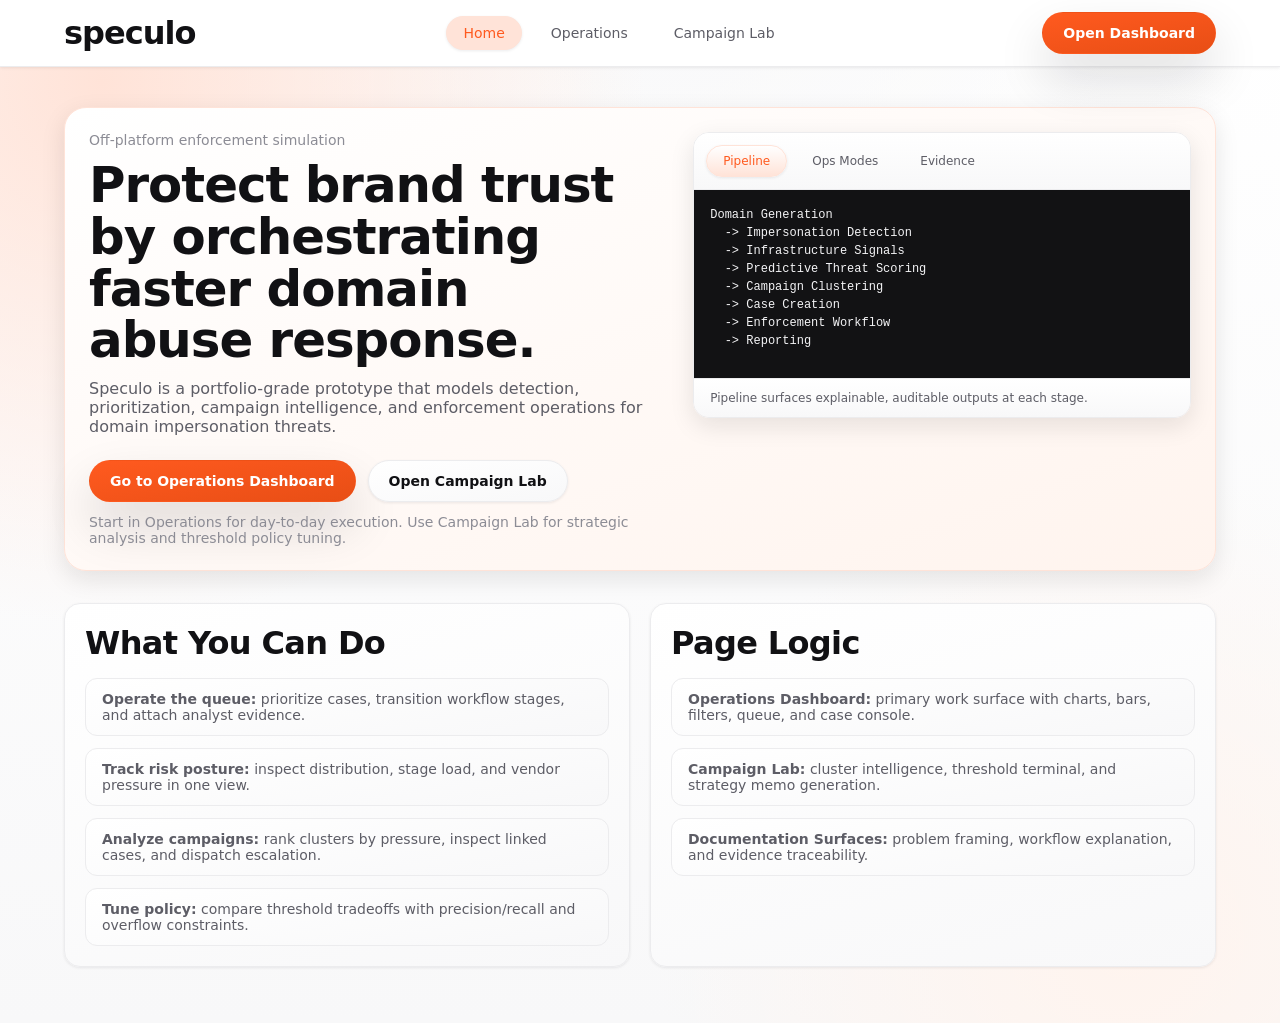
==== index.html @ 7f08f953 "feat: launch Speculo firecrawl product surfaces with mixed operations analytics feat: launch Speculo" ====
<!doctype html>
<html lang="en">
  <head>
    <meta charset="UTF-8" />
    <meta name="viewport" content="width=device-width, initial-scale=1.0" />
    <title>Speculo</title>
    <link rel="stylesheet" href="./design-system/firecrawl/tokens.css" />
    <link rel="stylesheet" href="./dashboard/styles.css" />
  </head>
  <body class="theme-firecrawl spec-page">
    <header class="spec-nav">
      <div class="spec-nav-inner">
        <a class="spec-brand" href="./index.html">speculo</a>
        <nav class="spec-links" aria-label="Primary">
          <a class="spec-link is-active" href="./index.html">Home</a>
          <a class="spec-link" href="./dashboard/index.html">Operations</a>
          <a class="spec-link" href="./dashboard/campaigns.html">Campaign Lab</a>
        </nav>
        <div class="spec-nav-actions">
          <a class="spec-primary-btn" href="./dashboard/index.html">Open Dashboard</a>
        </div>
      </div>
    </header>

    <main class="spec-main">
      <section class="spec-hero landing-hero">
        <div class="spec-hero-left">
          <p class="spec-kicker">Off-platform enforcement simulation</p>
          <h1>Protect brand trust by orchestrating faster domain abuse response.</h1>
          <p class="spec-subcopy">
            Speculo is a portfolio-grade prototype that models detection, prioritization, campaign intelligence, and enforcement operations for domain impersonation threats.
          </p>
          <div class="spec-hero-actions">
            <a class="spec-primary-btn" href="./dashboard/index.html">Go to Operations Dashboard</a>
            <a class="spec-secondary-btn" href="./dashboard/campaigns.html">Open Campaign Lab</a>
          </div>
          <p class="spec-status">Start in Operations for day-to-day execution. Use Campaign Lab for strategic analysis and threshold policy tuning.</p>
        </div>

        <article class="spec-code-panel">
          <div class="spec-tab-row" role="tablist" aria-label="Speculo flow tabs">
            <button class="spec-tab is-active" type="button" role="tab" data-land-tab="flow" aria-selected="true">Pipeline</button>
            <button class="spec-tab" type="button" role="tab" data-land-tab="ops" aria-selected="false">Ops Modes</button>
            <button class="spec-tab" type="button" role="tab" data-land-tab="evidence" aria-selected="false">Evidence</button>
          </div>
          <pre class="spec-code" id="land-code"></pre>
          <div class="spec-output" id="land-output"></div>
        </article>
      </section>

      <section class="spec-two-col">
        <article class="spec-card">
          <header class="spec-card-head">
            <h2>What You Can Do</h2>
          </header>
          <div class="landing-list">
            <p><strong>Operate the queue:</strong> prioritize cases, transition workflow stages, and attach analyst evidence.</p>
            <p><strong>Track risk posture:</strong> inspect distribution, stage load, and vendor pressure in one view.</p>
            <p><strong>Analyze campaigns:</strong> rank clusters by pressure, inspect linked cases, and dispatch escalation.</p>
            <p><strong>Tune policy:</strong> compare threshold tradeoffs with precision/recall and overflow constraints.</p>
          </div>
        </article>

        <article class="spec-card">
          <header class="spec-card-head">
            <h2>Page Logic</h2>
          </header>
          <div class="landing-list">
            <p><strong>Operations Dashboard:</strong> primary work surface with charts, bars, filters, queue, and case console.</p>
            <p><strong>Campaign Lab:</strong> cluster intelligence, threshold terminal, and strategy memo generation.</p>
            <p><strong>Documentation Surfaces:</strong> problem framing, workflow explanation, and evidence traceability.</p>
          </div>
        </article>
      </section>
    </main>

    <script>
      const tabs = Array.from(document.querySelectorAll('[data-land-tab]'));
      const code = document.getElementById('land-code');
      const output = document.getElementById('land-output');

      const blocks = {
        flow: {
          snippet: `Domain Generation\n  -> Impersonation Detection\n  -> Infrastructure Signals\n  -> Predictive Threat Scoring\n  -> Campaign Clustering\n  -> Case Creation\n  -> Enforcement Workflow\n  -> Reporting`,
          out: 'Pipeline surfaces explainable, auditable outputs at each stage.',
        },
        ops: {
          snippet: `Operations Dashboard\n  - Risk distribution + stage load\n  - Execution queue + case console\n  - Vendor pressure + autopilot triage`,
          out: 'Use this as the day-to-day operator interface.',
        },
        evidence: {
          snippet: `Evidence Discipline\n  - docs/worklog/YYYY-MM-DD.md\n  - docs/metrics/runs/*\n  - docs/metrics/threshold_tuning/*\n  - scripts/check-evidence.sh`,
          out: 'Every claim should be tied to reproducible artifacts.',
        },
      };

      function render(active) {
        tabs.forEach((tab) => {
          const on = tab.dataset.landTab === active;
          tab.classList.toggle('is-active', on);
          tab.setAttribute('aria-selected', String(on));
        });
        code.textContent = blocks[active].snippet;
        output.textContent = blocks[active].out;
      }

      tabs.forEach((tab) => tab.addEventListener('click', () => render(tab.dataset.landTab)));
      render('flow');
    </script>
  </body>
</html>
---- design-system/firecrawl/tokens.css ----
/* Generated from firecrawl (Firecrawl Outfit) */
.theme-firecrawl {
  --dh-color-bg: #FFFFFF;
  --dh-color-surface: #FFFFFF;
  --dh-color-surface-alt: #F8F8F9;
  --dh-color-surface-soft: #FFF4EE;
  --dh-color-border: #ECECEE;
  --dh-color-text-primary: #111114;
  --dh-color-text-secondary: #5D5D66;
  --dh-color-text-tertiary: #8C8C95;
  --dh-color-accent-primary: #FF5A1F;
  --dh-color-accent-primary-hover: #E84E15;
  --dh-color-accent-soft: #FFE3D8;
  --dh-color-code-bg: #121214;
  --dh-color-code-text: #F4F4F6;
  --dh-color-success: #18A957;
  --dh-color-warning: #F6A700;
  --dh-color-danger: #DF3B2D;
  --dh-radius-sm: 8px;
  --dh-radius-md: 12px;
  --dh-radius-lg: 16px;
  --dh-radius-xl: 22px;
  --dh-radius-pill: 999px;
  --dh-shadow-subtle: 0 1px 3px rgba(17,17,20,0.08);
  --dh-shadow-medium: 0 8px 24px rgba(17,17,20,0.1);
  --dh-shadow-floating: 0 24px 50px rgba(17,17,20,0.14);
  --dh-motion-fast: 120ms;
  --dh-motion-normal: 220ms;
  --dh-motion-slow: 360ms;
  --dh-motion-easing-standard: cubic-bezier(0.2, 0.8, 0.2, 1);
  --dh-font-family-sans: Inter, ui-sans-serif, system-ui;
  --dh-font-family-display: Sora, Inter, ui-sans-serif, system-ui;
  --dh-type-xs: 12px;
  --dh-type-sm: 14px;
  --dh-type-md: 16px;
  --dh-type-lg: 20px;
  --dh-type-xl: 32px;
  --dh-type-display: 54px;
  --dh-weight-regular: 400;
  --dh-weight-medium: 500;
  --dh-weight-semibold: 600;
  --dh-weight-bold: 700;
  --dh-space-base-unit: 4;
  --dh-space-0: 4px;
  --dh-space-1: 8px;
  --dh-space-2: 12px;
  --dh-space-3: 16px;
  --dh-space-4: 20px;
  --dh-space-5: 24px;
  --dh-space-6: 32px;
  --dh-space-7: 40px;
  --dh-space-8: 56px;
  --dh-space-9: 72px;
}
---- dashboard/styles.css ----
:root {
  /* Firecrawl defaults so UI still renders if token import/class fails. */
  --dh-color-bg: #ffffff;
  --dh-color-surface: #ffffff;
  --dh-color-surface-alt: #f8f8f9;
  --dh-color-surface-soft: #fff4ee;
  --dh-color-border: #ececee;
  --dh-color-text-primary: #111114;
  --dh-color-text-secondary: #5d5d66;
  --dh-color-text-tertiary: #8c8c95;
  --dh-color-accent-primary: #ff5a1f;
  --dh-color-accent-primary-hover: #e84e15;
  --dh-color-accent-soft: #ffe3d8;
  --dh-color-code-bg: #121214;
  --dh-color-code-text: #f4f4f6;
  --dh-color-success: #18a957;
  --dh-color-warning: #f6a700;
  --dh-color-danger: #df3b2d;
  --dh-radius-sm: 8px;
  --dh-radius-md: 12px;
  --dh-radius-lg: 16px;
  --dh-radius-xl: 22px;
  --dh-radius-pill: 999px;
  --dh-shadow-subtle: 0 1px 3px rgba(17, 17, 20, 0.08);
  --dh-shadow-medium: 0 8px 24px rgba(17, 17, 20, 0.1);
  --dh-shadow-floating: 0 24px 50px rgba(17, 17, 20, 0.14);
  --dh-motion-fast: 120ms;
  --dh-motion-normal: 220ms;
  --dh-motion-slow: 360ms;
  --dh-motion-easing-standard: cubic-bezier(0.2, 0.8, 0.2, 1);
  --dh-font-family-sans: Inter, ui-sans-serif, system-ui;
  --dh-font-family-display: Sora, Inter, ui-sans-serif, system-ui;
  --dh-type-xs: 12px;
  --dh-type-sm: 14px;
  --dh-type-md: 16px;
  --dh-type-lg: 20px;
  --dh-type-xl: 32px;
  --dh-type-display: 54px;
  --dh-weight-regular: 400;
  --dh-weight-medium: 500;
  --dh-weight-semibold: 600;
  --dh-weight-bold: 700;
  --dh-space-0: 4px;
  --dh-space-1: 8px;
  --dh-space-2: 12px;
  --dh-space-3: 16px;
  --dh-space-4: 20px;
  --dh-space-5: 24px;
  --dh-space-6: 32px;
  --dh-space-7: 40px;
  --dh-space-8: 56px;
  --dh-space-9: 72px;

  --spec-border: var(--dh-color-border);
  --spec-bg: var(--dh-color-bg);
  --spec-surface: var(--dh-color-surface);
  --spec-surface-alt: var(--dh-color-surface-alt);
  --spec-surface-soft: var(--dh-color-surface-soft);
  --spec-text: var(--dh-color-text-primary);
  --spec-muted: var(--dh-color-text-secondary);
  --spec-subtle: var(--dh-color-text-tertiary);
  --spec-accent: var(--dh-color-accent-primary);
  --spec-accent-hover: var(--dh-color-accent-primary-hover);
  --spec-accent-soft: var(--dh-color-accent-soft);
  --spec-code-bg: var(--dh-color-code-bg);
  --spec-code-text: var(--dh-color-code-text);
}

* {
  box-sizing: border-box;
}

html,
body {
  margin: 0;
  min-height: 100%;
}

body {
  font-family: var(--dh-font-family-sans);
  color: var(--spec-text);
  background:
    radial-gradient(circle at 8% 8%, var(--spec-accent-soft), transparent 36%),
    radial-gradient(circle at 88% 92%, var(--spec-surface-soft), transparent 32%),
    radial-gradient(circle at 52% -8%, var(--spec-surface-alt), transparent 46%),
    linear-gradient(180deg, var(--spec-surface), var(--spec-surface-alt)),
    var(--spec-bg);
}

a,
button,
input,
select,
textarea {
  font: inherit;
}

a {
  color: inherit;
}

a:focus-visible,
button:focus-visible,
input:focus-visible,
select:focus-visible,
textarea:focus-visible {
  outline: 2px solid var(--spec-accent);
  outline-offset: 2px;
}

.spec-page {
  display: grid;
  grid-template-rows: auto 1fr;
}

.spec-nav {
  position: sticky;
  top: 0;
  z-index: 10;
  backdrop-filter: saturate(180%) blur(var(--dh-space-1));
  background: var(--spec-surface);
  border-bottom: 1px solid var(--spec-border);
  box-shadow: var(--dh-shadow-subtle);
}

.spec-nav-inner {
  width: min(calc(var(--dh-space-9) * 16), calc(100% - var(--dh-space-4)));
  margin: 0 auto;
  padding: var(--dh-space-2) 0;
  display: grid;
  grid-template-columns: auto 1fr auto;
  gap: var(--dh-space-4);
  align-items: center;
}

.spec-brand {
  text-decoration: none;
  font-family: var(--dh-font-family-display);
  font-size: var(--dh-type-xl);
  font-weight: var(--dh-weight-bold);
  letter-spacing: -0.03em;
}

.spec-links {
  display: inline-flex;
  justify-content: center;
  gap: var(--dh-space-2);
  flex-wrap: wrap;
}

.spec-link {
  text-decoration: none;
  color: var(--spec-muted);
  border: 1px solid transparent;
  border-radius: var(--dh-radius-pill);
  padding: var(--dh-space-1) var(--dh-space-3);
  font-size: var(--dh-type-sm);
}

.spec-link:hover,
.spec-link.is-active {
  color: var(--spec-accent);
  border-color: var(--spec-accent-soft);
  background: var(--spec-accent-soft);
  box-shadow: var(--dh-shadow-subtle);
}

.spec-nav-actions {
  display: inline-flex;
  gap: var(--dh-space-2);
  flex-wrap: wrap;
  justify-content: flex-end;
}

.spec-main {
  width: min(calc(var(--dh-space-9) * 16), calc(100% - var(--dh-space-4)));
  margin: 0 auto;
  padding: var(--dh-space-6) 0 var(--dh-space-8);
  display: grid;
  gap: var(--dh-space-6);
}

.spec-hero {
  display: grid;
  grid-template-columns: 1.08fr 0.92fr;
  gap: var(--dh-space-4);
  align-items: start;
  border: 1px solid var(--spec-accent-soft);
  border-radius: var(--dh-radius-xl);
  background: linear-gradient(160deg, var(--spec-surface), var(--spec-surface-soft));
  box-shadow: var(--dh-shadow-medium);
  padding: var(--dh-space-5);
}

.spec-hero-left {
  display: grid;
  gap: var(--dh-space-2);
}

.spec-kicker {
  margin: 0;
  color: var(--spec-subtle);
  font-size: var(--dh-type-sm);
}

.spec-hero-left h1 {
  margin: 0;
  font-family: var(--dh-font-family-display);
  font-size: clamp(var(--dh-type-xl), 2.8vw + var(--dh-type-sm), 3.55rem);
  letter-spacing: -0.02em;
  line-height: 1.04;
  max-width: calc(var(--dh-space-9) * 8);
  text-wrap: balance;
}

.spec-subcopy {
  margin: 0;
  color: var(--spec-muted);
  font-size: var(--dh-type-md);
  max-width: calc(var(--dh-space-9) * 8);
}

.spec-hero-actions {
  display: flex;
  flex-wrap: wrap;
  gap: var(--dh-space-2);
  margin-top: var(--dh-space-2);
}

.spec-status {
  margin: 0;
  font-size: var(--dh-type-sm);
  color: var(--spec-subtle);
}

.spec-primary-btn,
.spec-secondary-btn {
  border-radius: var(--dh-radius-pill);
  border: 1px solid transparent;
  font-size: var(--dh-type-sm);
  font-weight: var(--dh-weight-semibold);
  padding: var(--dh-space-2) var(--dh-space-4);
  text-decoration: none;
  display: inline-flex;
  align-items: center;
  justify-content: center;
  cursor: pointer;
  transition:
    transform var(--dh-motion-fast) var(--dh-motion-easing-standard),
    background var(--dh-motion-fast) var(--dh-motion-easing-standard),
    border-color var(--dh-motion-fast) var(--dh-motion-easing-standard);
}

.spec-primary-btn {
  background: linear-gradient(170deg, var(--spec-accent), var(--spec-accent-hover));
  color: var(--spec-surface);
  box-shadow: var(--dh-shadow-floating);
}

.spec-primary-btn:hover {
  transform: translateY(calc(var(--dh-space-0) * -0.3));
  box-shadow: var(--dh-shadow-floating);
}

.spec-secondary-btn {
  background: linear-gradient(170deg, var(--spec-surface), var(--spec-surface-alt));
  color: var(--spec-text);
  border-color: var(--spec-border);
  box-shadow: var(--dh-shadow-subtle);
}

.spec-secondary-btn:hover {
  border-color: var(--spec-accent-soft);
  color: var(--spec-accent);
  background: linear-gradient(170deg, var(--spec-surface), var(--spec-accent-soft));
}

.spec-code-panel {
  border: 1px solid var(--spec-border);
  border-radius: var(--dh-radius-lg);
  background: linear-gradient(165deg, var(--spec-surface), var(--spec-surface-soft));
  box-shadow: var(--dh-shadow-medium);
  overflow: hidden;
}

.spec-tab-row {
  display: flex;
  flex-wrap: wrap;
  gap: var(--dh-space-1);
  padding: var(--dh-space-2);
  border-bottom: 1px solid var(--spec-border);
  background: linear-gradient(180deg, var(--spec-surface), var(--spec-surface-alt));
}

.spec-tab {
  border: 1px solid transparent;
  border-radius: var(--dh-radius-pill);
  background: transparent;
  color: var(--spec-muted);
  font-size: var(--dh-type-xs);
  padding: var(--dh-space-1) var(--dh-space-3);
  cursor: pointer;
}

.spec-tab.is-active {
  border-color: var(--spec-accent-soft);
  color: var(--spec-accent);
  background: linear-gradient(180deg, var(--spec-surface), var(--spec-accent-soft));
  box-shadow: var(--dh-shadow-subtle);
}

.spec-code {
  margin: 0;
  min-height: calc(var(--dh-space-8) * 3.35);
  background: var(--spec-code-bg);
  color: var(--spec-code-text);
  font-family: ui-monospace, SFMono-Regular, SF Mono, Menlo, Consolas, monospace;
  font-size: var(--dh-type-xs);
  line-height: 1.5;
  padding: var(--dh-space-3);
  overflow-x: auto;
}

.spec-output {
  border-top: 1px solid var(--spec-border);
  color: var(--spec-muted);
  font-size: var(--dh-type-xs);
  padding: var(--dh-space-2) var(--dh-space-3);
  background: linear-gradient(180deg, var(--spec-surface), var(--spec-surface-alt));
}

.spec-kpi-grid {
  display: grid;
  gap: var(--dh-space-3);
  grid-template-columns: repeat(5, minmax(0, 1fr));
}

.spec-kpi-card,
.spec-card {
  border: 1px solid var(--spec-border);
  border-radius: var(--dh-radius-lg);
  background: linear-gradient(165deg, var(--spec-surface), var(--spec-surface-alt));
  box-shadow: var(--dh-shadow-subtle);
}

.spec-kpi-card {
  padding: var(--dh-space-4);
  display: grid;
  gap: var(--dh-space-1);
}

.spec-kpi-card:nth-child(1) {
  background: linear-gradient(160deg, var(--spec-surface), var(--spec-accent-soft));
}

.spec-kpi-card:nth-child(2) {
  background: linear-gradient(160deg, var(--spec-surface), var(--spec-surface-soft));
}

.spec-kpi-card:nth-child(3) {
  background: linear-gradient(160deg, var(--spec-surface), var(--spec-surface-alt));
}

.label {
  margin: 0;
  font-size: var(--dh-type-xs);
  text-transform: uppercase;
  letter-spacing: 0.08em;
  color: var(--spec-muted);
}

.value {
  margin: 0;
  font-family: var(--dh-font-family-display);
  font-size: clamp(var(--dh-type-lg), 1.8vw, 2.1rem);
}

.stat-foot {
  margin: 0;
  font-size: var(--dh-type-sm);
  color: var(--spec-subtle);
}

.spec-two-col,
.spec-main-grid {
  display: grid;
  gap: var(--dh-space-4);
}

.spec-two-col {
  grid-template-columns: 1fr 1fr;
}

.spec-main-grid {
  grid-template-columns: 1.25fr 1fr;
}

.spec-card {
  padding: var(--dh-space-4);
  backdrop-filter: saturate(145%) blur(var(--dh-space-0));
}

.spec-card-head {
  display: flex;
  justify-content: space-between;
  align-items: baseline;
  gap: var(--dh-space-2);
  margin-bottom: var(--dh-space-3);
}

.spec-card-head h2,
.spec-card-head h3 {
  margin: 0;
  font-family: var(--dh-font-family-display);
}

.spec-card-head h2 {
  font-size: var(--dh-type-xl);
  letter-spacing: -0.02em;
}

.spec-card-head h3 {
  font-size: var(--dh-type-md);
}

.inner-head {
  margin-top: var(--dh-space-4);
}

.subtle {
  margin: 0;
  color: var(--spec-muted);
  font-size: var(--dh-type-sm);
}

.spec-bar-chart,
.spec-bar-list {
  display: grid;
  gap: var(--dh-space-2);
}

.spec-bar-item {
  border: 1px solid var(--spec-border);
  border-radius: var(--dh-radius-md);
  background: linear-gradient(180deg, var(--spec-surface), var(--spec-surface-alt));
  padding: var(--dh-space-2);
  display: grid;
  gap: var(--dh-space-1);
  transition:
    transform var(--dh-motion-fast) var(--dh-motion-easing-standard),
    box-shadow var(--dh-motion-fast) var(--dh-motion-easing-standard),
    border-color var(--dh-motion-fast) var(--dh-motion-easing-standard);
}

.spec-bar-item:hover {
  transform: translateY(calc(var(--dh-space-0) * -0.2));
  border-color: var(--spec-accent-soft);
  box-shadow: var(--dh-shadow-subtle);
}

.spec-bar-head {
  display: flex;
  justify-content: space-between;
  gap: var(--dh-space-2);
  font-size: var(--dh-type-sm);
}

.spec-bar-track {
  height: calc(var(--dh-space-1) + 2px);
  border-radius: var(--dh-radius-pill);
  background: var(--spec-border);
  overflow: hidden;
}

.spec-bar-track span {
  display: block;
  height: 100%;
  background: linear-gradient(120deg, var(--spec-accent), var(--spec-accent-hover));
}

.spec-bar-foot {
  margin: 0;
  font-size: var(--dh-type-xs);
  color: var(--spec-subtle);
}

.spec-donut-wrap {
  display: grid;
  grid-template-columns: auto 1fr;
  gap: var(--dh-space-3);
  align-items: center;
}

.spec-donut {
  inline-size: calc(var(--dh-space-9) * 2);
  block-size: calc(var(--dh-space-9) * 2);
  border-radius: 50%;
  border: 1px solid var(--spec-border);
  box-shadow: var(--dh-shadow-subtle);
  display: grid;
  place-items: center;
  background: conic-gradient(
    var(--dh-color-danger) 0deg 120deg,
    var(--dh-color-warning) 120deg 240deg,
    var(--dh-color-success) 240deg 360deg
  );
}

.spec-donut-center {
  inline-size: 66%;
  block-size: 66%;
  border-radius: 50%;
  border: 1px solid var(--spec-border);
  background: var(--spec-surface);
  display: grid;
  place-items: center;
  text-align: center;
}

.spec-donut-center strong {
  font-size: var(--dh-type-lg);
  font-family: var(--dh-font-family-display);
}

.spec-donut-center span {
  font-size: var(--dh-type-xs);
  color: var(--spec-subtle);
  text-transform: uppercase;
  letter-spacing: 0.08em;
}

.spec-legend-list {
  display: grid;
  gap: var(--dh-space-1);
}

.spec-legend-item {
  margin: 0;
  border: 1px solid var(--spec-border);
  border-radius: var(--dh-radius-md);
  background: var(--spec-surface-alt);
  padding: var(--dh-space-1) var(--dh-space-2);
  display: grid;
  grid-template-columns: auto 1fr auto auto;
  gap: var(--dh-space-1);
  align-items: center;
  font-size: var(--dh-type-sm);
}

.spec-legend-item .swatch {
  inline-size: var(--dh-space-2);
  block-size: var(--dh-space-2);
  border-radius: 999px;
}

.spec-legend-item em {
  color: var(--spec-subtle);
  font-style: normal;
  font-size: var(--dh-type-xs);
}

.spec-pill-matrix {
  display: grid;
  gap: var(--dh-space-2);
  grid-template-columns: repeat(2, minmax(0, 1fr));
}

.spec-pill-item {
  border: 1px solid var(--spec-border);
  border-radius: var(--dh-radius-md);
  background: linear-gradient(170deg, var(--spec-surface), var(--spec-surface-alt));
  padding: var(--dh-space-2);
  display: grid;
  gap: var(--dh-space-1);
}

.spec-pill-head {
  display: flex;
  justify-content: space-between;
  align-items: center;
  font-size: var(--dh-type-sm);
}

.spec-pill-track {
  height: calc(var(--dh-space-1) + 1px);
  border-radius: var(--dh-radius-pill);
  background: var(--spec-border);
  overflow: hidden;
}

.spec-pill-track span {
  display: block;
  height: 100%;
  background: linear-gradient(120deg, var(--spec-accent), var(--spec-accent-hover));
}

.spec-funnel {
  display: grid;
  gap: var(--dh-space-2);
}

.spec-funnel-row {
  display: grid;
  gap: var(--dh-space-1);
}

.spec-funnel-row p {
  margin: 0;
  color: var(--spec-subtle);
  font-size: var(--dh-type-xs);
}

.spec-funnel-shape {
  width: var(--funnel-width, 60%);
  border: 1px solid var(--spec-border);
  border-radius: var(--dh-radius-pill);
  background: linear-gradient(170deg, var(--spec-surface), var(--spec-accent-soft));
  box-shadow: var(--dh-shadow-subtle);
  padding: var(--dh-space-1) var(--dh-space-2);
  display: flex;
  justify-content: space-between;
  align-items: center;
  font-size: var(--dh-type-sm);
}

.spec-line-panel {
  border: 1px solid var(--spec-border);
  border-radius: var(--dh-radius-md);
  background: linear-gradient(180deg, var(--spec-surface), var(--spec-surface-alt));
  padding: var(--dh-space-2);
  display: grid;
  gap: var(--dh-space-2);
}

.spec-line-chart {
  width: 100%;
  height: auto;
}

.spec-line-bg {
  fill: var(--spec-surface);
  stroke: var(--spec-border);
}

.spec-line-threshold {
  stroke: var(--dh-color-warning);
  stroke-width: 2;
  stroke-dasharray: 6 4;
}

.spec-line-area {
  fill: var(--spec-accent-soft);
  opacity: 0.7;
}

.spec-line-path {
  fill: none;
  stroke: var(--spec-accent);
  stroke-width: 3;
  stroke-linejoin: round;
  stroke-linecap: round;
}

.spec-line-meta {
  display: flex;
  justify-content: space-between;
  gap: var(--dh-space-2);
  flex-wrap: wrap;
}

.spec-line-meta p {
  margin: 0;
  font-size: var(--dh-type-xs);
  color: var(--spec-subtle);
}

.spec-vendor-grid {
  display: grid;
  gap: var(--dh-space-2);
  grid-template-columns: repeat(2, minmax(0, 1fr));
}

.spec-vendor-item {
  border: 1px solid var(--spec-border);
  border-radius: var(--dh-radius-md);
  background: var(--spec-surface);
  padding: var(--dh-space-2);
  display: grid;
  gap: var(--dh-space-2);
}

.spec-vendor-head {
  display: flex;
  justify-content: space-between;
  gap: var(--dh-space-2);
  font-size: var(--dh-type-xs);
  color: var(--spec-muted);
}

.spec-vendor-head strong {
  color: var(--spec-text);
  font-size: var(--dh-type-sm);
}

.spec-mini-gauge {
  inline-size: calc(var(--dh-space-7) + var(--dh-space-5));
  block-size: calc(var(--dh-space-7) + var(--dh-space-5));
  margin: 0 auto;
  border-radius: 50%;
  border: 1px solid var(--spec-border);
  background: conic-gradient(var(--spec-accent) var(--vendor-angle, 0deg), var(--spec-border) 0deg 360deg);
  display: grid;
  place-items: center;
}

.spec-mini-gauge-core {
  inline-size: 70%;
  block-size: 70%;
  border-radius: 50%;
  background: var(--spec-surface);
  border: 1px solid var(--spec-border);
  display: grid;
  place-items: center;
  font-size: var(--dh-type-xs);
  color: var(--spec-muted);
}

.spec-filter-row {
  display: grid;
  gap: var(--dh-space-2);
  grid-template-columns: 1fr auto;
  margin-bottom: var(--dh-space-3);
}

.spec-stage-tabs {
  display: inline-flex;
  gap: var(--dh-space-1);
  flex-wrap: wrap;
}

.spec-stage-tab {
  border: 1px solid var(--spec-border);
  border-radius: var(--dh-radius-pill);
  background: var(--spec-surface-alt);
  color: var(--spec-muted);
  font-size: var(--dh-type-xs);
  padding: var(--dh-space-1) var(--dh-space-2);
  cursor: pointer;
}

.spec-stage-tab.is-active {
  border-color: var(--spec-accent-soft);
  background: var(--spec-accent-soft);
  color: var(--spec-accent);
  box-shadow: var(--dh-shadow-subtle);
}

.field {
  display: grid;
  gap: var(--dh-space-1);
  color: var(--spec-muted);
  font-size: var(--dh-type-xs);
}

.inline-field {
  min-width: calc(var(--dh-space-9) * 2);
}

.field input,
.field select,
.field textarea {
  border: 1px solid var(--spec-border);
  border-radius: var(--dh-radius-md);
  background: var(--spec-surface);
  color: var(--spec-text);
  padding: var(--dh-space-2) var(--dh-space-3);
  box-shadow: inset 0 1px 0 var(--spec-surface-alt);
}

.field input[type='range'] {
  padding: 0;
}

.spec-table-wrap {
  border: 1px solid var(--spec-border);
  border-radius: var(--dh-radius-md);
  background: var(--spec-surface);
  overflow: auto;
  box-shadow: inset 0 1px 0 var(--spec-surface-alt);
}

.spec-table {
  width: 100%;
  border-collapse: collapse;
  min-width: calc(var(--dh-space-9) * 8);
}

.spec-table th,
.spec-table td {
  padding: var(--dh-space-2) var(--dh-space-3);
  border-bottom: 1px solid var(--spec-border);
  text-align: left;
  font-size: var(--dh-type-sm);
}

.spec-table th {
  background: var(--spec-surface-alt);
  color: var(--spec-subtle);
  font-size: var(--dh-type-xs);
  letter-spacing: 0.06em;
  text-transform: uppercase;
}

.spec-table tbody tr {
  cursor: pointer;
  transition: background var(--dh-motion-fast) var(--dh-motion-easing-standard);
}

.spec-table tbody tr:hover,
.spec-table tbody tr.active {
  background: var(--spec-accent-soft);
}

.spec-table tbody tr:nth-child(even):not(.active) {
  background: var(--spec-surface-alt);
}

.spec-threat {
  display: inline-flex;
  align-items: center;
  justify-content: center;
  border: 1px solid var(--spec-border);
  border-radius: var(--dh-radius-pill);
  min-width: calc(var(--dh-space-5) * 1.1);
  padding: 0 var(--dh-space-1);
  font-size: var(--dh-type-xs);
  font-weight: var(--dh-weight-semibold);
}

.spec-threat.high {
  color: var(--dh-color-danger);
  border-color: var(--dh-color-danger);
}

.spec-threat.medium {
  color: var(--dh-color-warning);
  border-color: var(--dh-color-warning);
}

.spec-threat.low {
  color: var(--dh-color-success);
  border-color: var(--dh-color-success);
}

.spec-console-empty {
  border: 1px dashed var(--spec-border);
  border-radius: var(--dh-radius-md);
  background: var(--spec-surface-alt);
  color: var(--spec-muted);
  padding: var(--dh-space-4);
}

.spec-console-summary {
  display: grid;
  gap: var(--dh-space-2);
  margin-bottom: var(--dh-space-3);
}

.spec-summary-grid {
  display: grid;
  grid-template-columns: repeat(2, minmax(0, 1fr));
  gap: var(--dh-space-2);
}

.spec-summary-grid p {
  margin: 0;
  border: 1px solid var(--spec-border);
  border-radius: var(--dh-radius-md);
  background: linear-gradient(170deg, var(--spec-surface), var(--spec-surface-alt));
  padding: var(--dh-space-2);
  display: grid;
  gap: var(--dh-space-1);
}

.spec-summary-grid strong {
  font-size: var(--dh-type-xs);
  color: var(--spec-subtle);
  text-transform: uppercase;
  letter-spacing: 0.06em;
}

.spec-summary-grid span {
  font-size: var(--dh-type-sm);
}

.spec-rationale-list {
  margin: 0;
  padding-left: var(--dh-space-4);
  display: grid;
  gap: var(--dh-space-1);
  font-size: var(--dh-type-sm);
}

.spec-action-row {
  display: flex;
  flex-wrap: wrap;
  gap: var(--dh-space-2);
  margin-bottom: var(--dh-space-3);
}

.spec-console-block {
  display: grid;
  gap: var(--dh-space-2);
}

.spec-console-block h3 {
  margin: 0;
  font-size: var(--dh-type-md);
  font-family: var(--dh-font-family-display);
}

.spec-activity-list {
  margin: 0;
  padding-left: var(--dh-space-4);
  display: grid;
  gap: var(--dh-space-1);
  font-size: var(--dh-type-sm);
}

.landing-hero,
.campaigns-hero {
  margin-top: var(--dh-space-1);
}

.landing-list {
  display: grid;
  gap: var(--dh-space-2);
  font-size: var(--dh-type-sm);
  color: var(--spec-muted);
}

.landing-list p {
  margin: 0;
  border: 1px solid var(--spec-border);
  border-radius: var(--dh-radius-md);
  background: linear-gradient(170deg, var(--spec-surface), var(--spec-surface-alt));
  padding: var(--dh-space-2) var(--dh-space-3);
}

@media (max-width: 1200px) {
  .spec-hero,
  .spec-two-col,
  .spec-main-grid,
  .spec-filter-row {
    grid-template-columns: 1fr;
  }

  .spec-kpi-grid {
    grid-template-columns: repeat(3, minmax(0, 1fr));
  }

  .inline-field {
    min-width: 0;
  }

  .spec-donut-wrap {
    grid-template-columns: 1fr;
  }

  .spec-pill-matrix,
  .spec-vendor-grid {
    grid-template-columns: 1fr;
  }
}

@media (max-width: 860px) {
  .spec-nav-inner {
    grid-template-columns: 1fr;
    gap: var(--dh-space-2);
  }

  .spec-links,
  .spec-nav-actions {
    justify-content: flex-start;
  }

  .spec-main {
    padding-top: var(--dh-space-5);
  }

  .spec-kpi-grid {
    grid-template-columns: repeat(2, minmax(0, 1fr));
  }

  .spec-summary-grid {
    grid-template-columns: 1fr;
  }

  .spec-stage-tabs {
    overflow-x: auto;
    padding-bottom: var(--dh-space-1);
  }
}
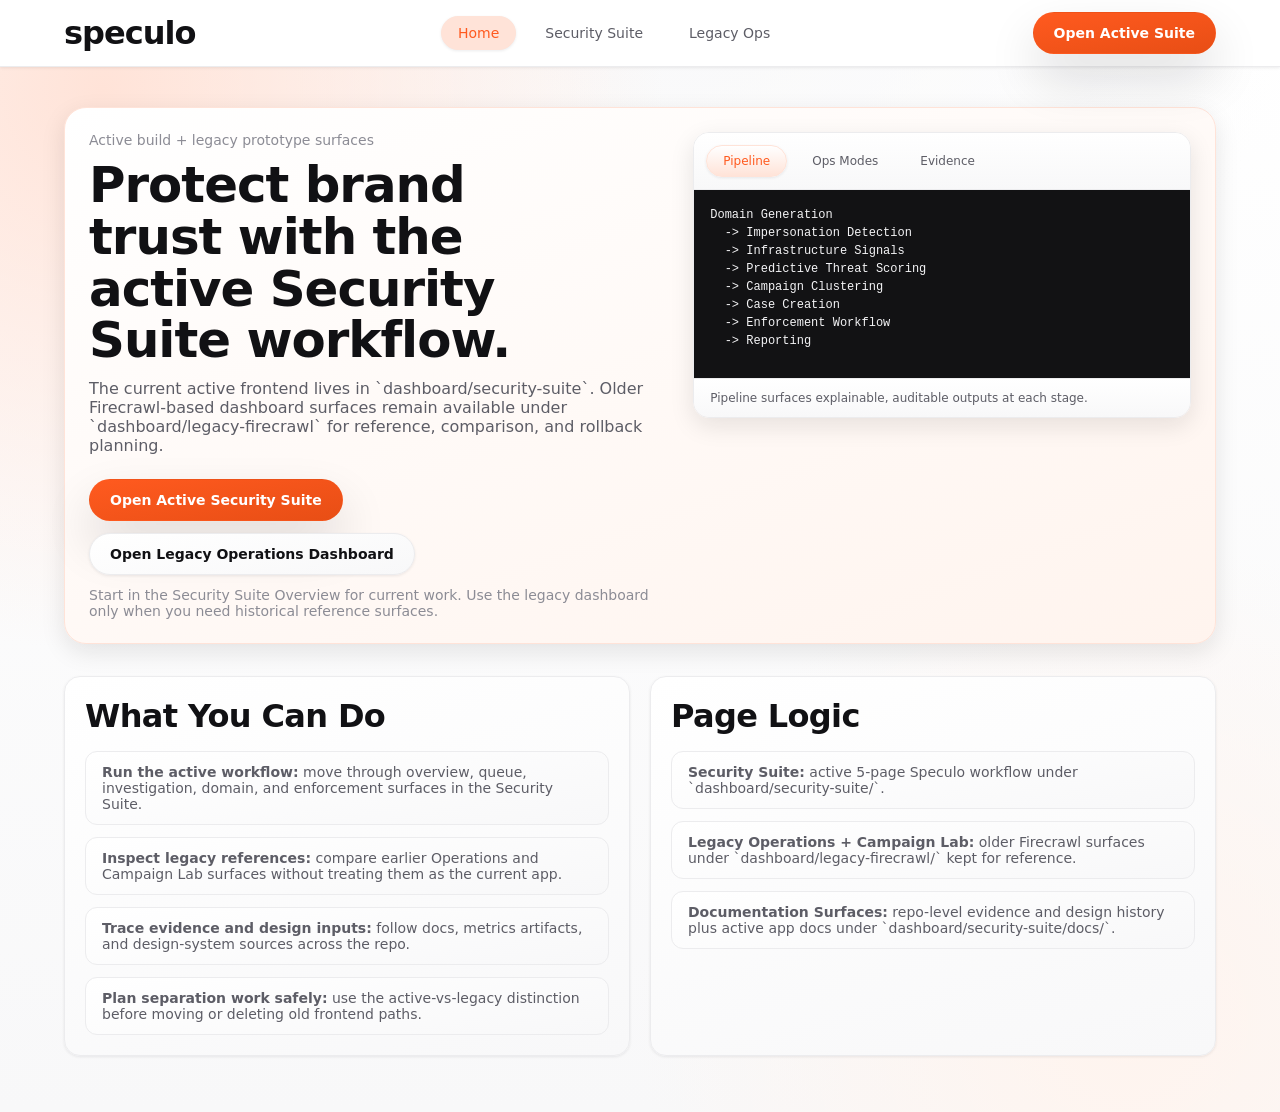
==== commit d33cb7a0: "chore(repo): isolate legacy firecrawl app" ====
--- a/index.html
+++ b/index.html
@@ -3,9 +3,9 @@
   <head>
     <meta charset="UTF-8" />
     <meta name="viewport" content="width=device-width, initial-scale=1.0" />
-    <title>Speculo</title>
+    <title>Speculo Project Surfaces</title>
     <link rel="stylesheet" href="./design-system/firecrawl/tokens.css" />
-    <link rel="stylesheet" href="./dashboard/styles.css" />
+    <link rel="stylesheet" href="./dashboard/legacy-firecrawl/styles.css" />
   </head>
   <body class="theme-firecrawl spec-page">
     <header class="spec-nav">
@@ -13,11 +13,11 @@
         <a class="spec-brand" href="./index.html">speculo</a>
         <nav class="spec-links" aria-label="Primary">
           <a class="spec-link is-active" href="./index.html">Home</a>
-          <a class="spec-link" href="./dashboard/index.html">Operations</a>
-          <a class="spec-link" href="./dashboard/campaigns.html">Campaign Lab</a>
+          <a class="spec-link" href="./dashboard/security-suite/security-overview.html">Security Suite</a>
+          <a class="spec-link" href="./dashboard/legacy-firecrawl/index.html">Legacy Ops</a>
         </nav>
         <div class="spec-nav-actions">
-          <a class="spec-primary-btn" href="./dashboard/index.html">Open Dashboard</a>
+          <a class="spec-primary-btn" href="./dashboard/security-suite/security-overview.html">Open Active Suite</a>
         </div>
       </div>
     </header>
@@ -25,16 +25,16 @@
     <main class="spec-main">
       <section class="spec-hero landing-hero">
         <div class="spec-hero-left">
-          <p class="spec-kicker">Off-platform enforcement simulation</p>
-          <h1>Protect brand trust by orchestrating faster domain abuse response.</h1>
+          <p class="spec-kicker">Active build + legacy prototype surfaces</p>
+          <h1>Protect brand trust with the active Security Suite workflow.</h1>
           <p class="spec-subcopy">
-            Speculo is a portfolio-grade prototype that models detection, prioritization, campaign intelligence, and enforcement operations for domain impersonation threats.
+            The current active frontend lives in `dashboard/security-suite`. Older Firecrawl-based dashboard surfaces remain available under `dashboard/legacy-firecrawl` for reference, comparison, and rollback planning.
           </p>
           <div class="spec-hero-actions">
-            <a class="spec-primary-btn" href="./dashboard/index.html">Go to Operations Dashboard</a>
-            <a class="spec-secondary-btn" href="./dashboard/campaigns.html">Open Campaign Lab</a>
+            <a class="spec-primary-btn" href="./dashboard/security-suite/security-overview.html">Open Active Security Suite</a>
+            <a class="spec-secondary-btn" href="./dashboard/legacy-firecrawl/index.html">Open Legacy Operations Dashboard</a>
           </div>
-          <p class="spec-status">Start in Operations for day-to-day execution. Use Campaign Lab for strategic analysis and threshold policy tuning.</p>
+          <p class="spec-status">Start in the Security Suite Overview for current work. Use the legacy dashboard only when you need historical reference surfaces.</p>
         </div>
 
         <article class="spec-code-panel">
@@ -54,10 +54,10 @@
             <h2>What You Can Do</h2>
           </header>
           <div class="landing-list">
-            <p><strong>Operate the queue:</strong> prioritize cases, transition workflow stages, and attach analyst evidence.</p>
-            <p><strong>Track risk posture:</strong> inspect distribution, stage load, and vendor pressure in one view.</p>
-            <p><strong>Analyze campaigns:</strong> rank clusters by pressure, inspect linked cases, and dispatch escalation.</p>
-            <p><strong>Tune policy:</strong> compare threshold tradeoffs with precision/recall and overflow constraints.</p>
+            <p><strong>Run the active workflow:</strong> move through overview, queue, investigation, domain, and enforcement surfaces in the Security Suite.</p>
+            <p><strong>Inspect legacy references:</strong> compare earlier Operations and Campaign Lab surfaces without treating them as the current app.</p>
+            <p><strong>Trace evidence and design inputs:</strong> follow docs, metrics artifacts, and design-system sources across the repo.</p>
+            <p><strong>Plan separation work safely:</strong> use the active-vs-legacy distinction before moving or deleting old frontend paths.</p>
           </div>
         </article>
 
@@ -66,9 +66,9 @@
             <h2>Page Logic</h2>
           </header>
           <div class="landing-list">
-            <p><strong>Operations Dashboard:</strong> primary work surface with charts, bars, filters, queue, and case console.</p>
-            <p><strong>Campaign Lab:</strong> cluster intelligence, threshold terminal, and strategy memo generation.</p>
-            <p><strong>Documentation Surfaces:</strong> problem framing, workflow explanation, and evidence traceability.</p>
+            <p><strong>Security Suite:</strong> active 5-page Speculo workflow under `dashboard/security-suite/`.</p>
+            <p><strong>Legacy Operations + Campaign Lab:</strong> older Firecrawl surfaces under `dashboard/legacy-firecrawl/` kept for reference.</p>
+            <p><strong>Documentation Surfaces:</strong> repo-level evidence and design history plus active app docs under `dashboard/security-suite/docs/`.</p>
           </div>
         </article>
       </section>
--- a/dashboard/legacy-firecrawl/styles.css
+++ b/dashboard/legacy-firecrawl/styles.css
@@ -0,0 +1,1003 @@
+:root {
+  /* Firecrawl defaults so UI still renders if token import/class fails. */
+  --dh-color-bg: #ffffff;
+  --dh-color-surface: #ffffff;
+  --dh-color-surface-alt: #f8f8f9;
+  --dh-color-surface-soft: #fff4ee;
+  --dh-color-border: #ececee;
+  --dh-color-text-primary: #111114;
+  --dh-color-text-secondary: #5d5d66;
+  --dh-color-text-tertiary: #8c8c95;
+  --dh-color-accent-primary: #ff5a1f;
+  --dh-color-accent-primary-hover: #e84e15;
+  --dh-color-accent-soft: #ffe3d8;
+  --dh-color-code-bg: #121214;
+  --dh-color-code-text: #f4f4f6;
+  --dh-color-success: #18a957;
+  --dh-color-warning: #f6a700;
+  --dh-color-danger: #df3b2d;
+  --dh-radius-sm: 8px;
+  --dh-radius-md: 12px;
+  --dh-radius-lg: 16px;
+  --dh-radius-xl: 22px;
+  --dh-radius-pill: 999px;
+  --dh-shadow-subtle: 0 1px 3px rgba(17, 17, 20, 0.08);
+  --dh-shadow-medium: 0 8px 24px rgba(17, 17, 20, 0.1);
+  --dh-shadow-floating: 0 24px 50px rgba(17, 17, 20, 0.14);
+  --dh-motion-fast: 120ms;
+  --dh-motion-normal: 220ms;
+  --dh-motion-slow: 360ms;
+  --dh-motion-easing-standard: cubic-bezier(0.2, 0.8, 0.2, 1);
+  --dh-font-family-sans: Inter, ui-sans-serif, system-ui;
+  --dh-font-family-display: Sora, Inter, ui-sans-serif, system-ui;
+  --dh-type-xs: 12px;
+  --dh-type-sm: 14px;
+  --dh-type-md: 16px;
+  --dh-type-lg: 20px;
+  --dh-type-xl: 32px;
+  --dh-type-display: 54px;
+  --dh-weight-regular: 400;
+  --dh-weight-medium: 500;
+  --dh-weight-semibold: 600;
+  --dh-weight-bold: 700;
+  --dh-space-0: 4px;
+  --dh-space-1: 8px;
+  --dh-space-2: 12px;
+  --dh-space-3: 16px;
+  --dh-space-4: 20px;
+  --dh-space-5: 24px;
+  --dh-space-6: 32px;
+  --dh-space-7: 40px;
+  --dh-space-8: 56px;
+  --dh-space-9: 72px;
+
+  --spec-border: var(--dh-color-border);
+  --spec-bg: var(--dh-color-bg);
+  --spec-surface: var(--dh-color-surface);
+  --spec-surface-alt: var(--dh-color-surface-alt);
+  --spec-surface-soft: var(--dh-color-surface-soft);
+  --spec-text: var(--dh-color-text-primary);
+  --spec-muted: var(--dh-color-text-secondary);
+  --spec-subtle: var(--dh-color-text-tertiary);
+  --spec-accent: var(--dh-color-accent-primary);
+  --spec-accent-hover: var(--dh-color-accent-primary-hover);
+  --spec-accent-soft: var(--dh-color-accent-soft);
+  --spec-code-bg: var(--dh-color-code-bg);
+  --spec-code-text: var(--dh-color-code-text);
+}
+
+* {
+  box-sizing: border-box;
+}
+
+html,
+body {
+  margin: 0;
+  min-height: 100%;
+}
+
+body {
+  font-family: var(--dh-font-family-sans);
+  color: var(--spec-text);
+  background:
+    radial-gradient(circle at 8% 8%, var(--spec-accent-soft), transparent 36%),
+    radial-gradient(circle at 88% 92%, var(--spec-surface-soft), transparent 32%),
+    radial-gradient(circle at 52% -8%, var(--spec-surface-alt), transparent 46%),
+    linear-gradient(180deg, var(--spec-surface), var(--spec-surface-alt)),
+    var(--spec-bg);
+}
+
+a,
+button,
+input,
+select,
+textarea {
+  font: inherit;
+}
+
+a {
+  color: inherit;
+}
+
+a:focus-visible,
+button:focus-visible,
+input:focus-visible,
+select:focus-visible,
+textarea:focus-visible {
+  outline: 2px solid var(--spec-accent);
+  outline-offset: 2px;
+}
+
+.spec-page {
+  display: grid;
+  grid-template-rows: auto 1fr;
+}
+
+.spec-nav {
+  position: sticky;
+  top: 0;
+  z-index: 10;
+  backdrop-filter: saturate(180%) blur(var(--dh-space-1));
+  background: var(--spec-surface);
+  border-bottom: 1px solid var(--spec-border);
+  box-shadow: var(--dh-shadow-subtle);
+}
+
+.spec-nav-inner {
+  width: min(calc(var(--dh-space-9) * 16), calc(100% - var(--dh-space-4)));
+  margin: 0 auto;
+  padding: var(--dh-space-2) 0;
+  display: grid;
+  grid-template-columns: auto 1fr auto;
+  gap: var(--dh-space-4);
+  align-items: center;
+}
+
+.spec-brand {
+  text-decoration: none;
+  font-family: var(--dh-font-family-display);
+  font-size: var(--dh-type-xl);
+  font-weight: var(--dh-weight-bold);
+  letter-spacing: -0.03em;
+}
+
+.spec-links {
+  display: inline-flex;
+  justify-content: center;
+  gap: var(--dh-space-2);
+  flex-wrap: wrap;
+}
+
+.spec-link {
+  text-decoration: none;
+  color: var(--spec-muted);
+  border: 1px solid transparent;
+  border-radius: var(--dh-radius-pill);
+  padding: var(--dh-space-1) var(--dh-space-3);
+  font-size: var(--dh-type-sm);
+}
+
+.spec-link:hover,
+.spec-link.is-active {
+  color: var(--spec-accent);
+  border-color: var(--spec-accent-soft);
+  background: var(--spec-accent-soft);
+  box-shadow: var(--dh-shadow-subtle);
+}
+
+.spec-nav-actions {
+  display: inline-flex;
+  gap: var(--dh-space-2);
+  flex-wrap: wrap;
+  justify-content: flex-end;
+}
+
+.spec-main {
+  width: min(calc(var(--dh-space-9) * 16), calc(100% - var(--dh-space-4)));
+  margin: 0 auto;
+  padding: var(--dh-space-6) 0 var(--dh-space-8);
+  display: grid;
+  gap: var(--dh-space-6);
+}
+
+.spec-hero {
+  display: grid;
+  grid-template-columns: 1.08fr 0.92fr;
+  gap: var(--dh-space-4);
+  align-items: start;
+  border: 1px solid var(--spec-accent-soft);
+  border-radius: var(--dh-radius-xl);
+  background: linear-gradient(160deg, var(--spec-surface), var(--spec-surface-soft));
+  box-shadow: var(--dh-shadow-medium);
+  padding: var(--dh-space-5);
+}
+
+.spec-hero-left {
+  display: grid;
+  gap: var(--dh-space-2);
+}
+
+.spec-kicker {
+  margin: 0;
+  color: var(--spec-subtle);
+  font-size: var(--dh-type-sm);
+}
+
+.spec-hero-left h1 {
+  margin: 0;
+  font-family: var(--dh-font-family-display);
+  font-size: clamp(var(--dh-type-xl), 2.8vw + var(--dh-type-sm), 3.55rem);
+  letter-spacing: -0.02em;
+  line-height: 1.04;
+  max-width: calc(var(--dh-space-9) * 8);
+  text-wrap: balance;
+}
+
+.spec-subcopy {
+  margin: 0;
+  color: var(--spec-muted);
+  font-size: var(--dh-type-md);
+  max-width: calc(var(--dh-space-9) * 8);
+}
+
+.spec-hero-actions {
+  display: flex;
+  flex-wrap: wrap;
+  gap: var(--dh-space-2);
+  margin-top: var(--dh-space-2);
+}
+
+.spec-status {
+  margin: 0;
+  font-size: var(--dh-type-sm);
+  color: var(--spec-subtle);
+}
+
+.spec-primary-btn,
+.spec-secondary-btn {
+  border-radius: var(--dh-radius-pill);
+  border: 1px solid transparent;
+  font-size: var(--dh-type-sm);
+  font-weight: var(--dh-weight-semibold);
+  padding: var(--dh-space-2) var(--dh-space-4);
+  text-decoration: none;
+  display: inline-flex;
+  align-items: center;
+  justify-content: center;
+  cursor: pointer;
+  transition:
+    transform var(--dh-motion-fast) var(--dh-motion-easing-standard),
+    background var(--dh-motion-fast) var(--dh-motion-easing-standard),
+    border-color var(--dh-motion-fast) var(--dh-motion-easing-standard);
+}
+
+.spec-primary-btn {
+  background: linear-gradient(170deg, var(--spec-accent), var(--spec-accent-hover));
+  color: var(--spec-surface);
+  box-shadow: var(--dh-shadow-floating);
+}
+
+.spec-primary-btn:hover {
+  transform: translateY(calc(var(--dh-space-0) * -0.3));
+  box-shadow: var(--dh-shadow-floating);
+}
+
+.spec-secondary-btn {
+  background: linear-gradient(170deg, var(--spec-surface), var(--spec-surface-alt));
+  color: var(--spec-text);
+  border-color: var(--spec-border);
+  box-shadow: var(--dh-shadow-subtle);
+}
+
+.spec-secondary-btn:hover {
+  border-color: var(--spec-accent-soft);
+  color: var(--spec-accent);
+  background: linear-gradient(170deg, var(--spec-surface), var(--spec-accent-soft));
+}
+
+.spec-code-panel {
+  border: 1px solid var(--spec-border);
+  border-radius: var(--dh-radius-lg);
+  background: linear-gradient(165deg, var(--spec-surface), var(--spec-surface-soft));
+  box-shadow: var(--dh-shadow-medium);
+  overflow: hidden;
+}
+
+.spec-tab-row {
+  display: flex;
+  flex-wrap: wrap;
+  gap: var(--dh-space-1);
+  padding: var(--dh-space-2);
+  border-bottom: 1px solid var(--spec-border);
+  background: linear-gradient(180deg, var(--spec-surface), var(--spec-surface-alt));
+}
+
+.spec-tab {
+  border: 1px solid transparent;
+  border-radius: var(--dh-radius-pill);
+  background: transparent;
+  color: var(--spec-muted);
+  font-size: var(--dh-type-xs);
+  padding: var(--dh-space-1) var(--dh-space-3);
+  cursor: pointer;
+}
+
+.spec-tab.is-active {
+  border-color: var(--spec-accent-soft);
+  color: var(--spec-accent);
+  background: linear-gradient(180deg, var(--spec-surface), var(--spec-accent-soft));
+  box-shadow: var(--dh-shadow-subtle);
+}
+
+.spec-code {
+  margin: 0;
+  min-height: calc(var(--dh-space-8) * 3.35);
+  background: var(--spec-code-bg);
+  color: var(--spec-code-text);
+  font-family: ui-monospace, SFMono-Regular, SF Mono, Menlo, Consolas, monospace;
+  font-size: var(--dh-type-xs);
+  line-height: 1.5;
+  padding: var(--dh-space-3);
+  overflow-x: auto;
+}
+
+.spec-output {
+  border-top: 1px solid var(--spec-border);
+  color: var(--spec-muted);
+  font-size: var(--dh-type-xs);
+  padding: var(--dh-space-2) var(--dh-space-3);
+  background: linear-gradient(180deg, var(--spec-surface), var(--spec-surface-alt));
+}
+
+.spec-kpi-grid {
+  display: grid;
+  gap: var(--dh-space-3);
+  grid-template-columns: repeat(5, minmax(0, 1fr));
+}
+
+.spec-kpi-card,
+.spec-card {
+  border: 1px solid var(--spec-border);
+  border-radius: var(--dh-radius-lg);
+  background: linear-gradient(165deg, var(--spec-surface), var(--spec-surface-alt));
+  box-shadow: var(--dh-shadow-subtle);
+}
+
+.spec-kpi-card {
+  padding: var(--dh-space-4);
+  display: grid;
+  gap: var(--dh-space-1);
+}
+
+.spec-kpi-card:nth-child(1) {
+  background: linear-gradient(160deg, var(--spec-surface), var(--spec-accent-soft));
+}
+
+.spec-kpi-card:nth-child(2) {
+  background: linear-gradient(160deg, var(--spec-surface), var(--spec-surface-soft));
+}
+
+.spec-kpi-card:nth-child(3) {
+  background: linear-gradient(160deg, var(--spec-surface), var(--spec-surface-alt));
+}
+
+.label {
+  margin: 0;
+  font-size: var(--dh-type-xs);
+  text-transform: uppercase;
+  letter-spacing: 0.08em;
+  color: var(--spec-muted);
+}
+
+.value {
+  margin: 0;
+  font-family: var(--dh-font-family-display);
+  font-size: clamp(var(--dh-type-lg), 1.8vw, 2.1rem);
+}
+
+.stat-foot {
+  margin: 0;
+  font-size: var(--dh-type-sm);
+  color: var(--spec-subtle);
+}
+
+.spec-two-col,
+.spec-main-grid {
+  display: grid;
+  gap: var(--dh-space-4);
+}
+
+.spec-two-col {
+  grid-template-columns: 1fr 1fr;
+}
+
+.spec-main-grid {
+  grid-template-columns: 1.25fr 1fr;
+}
+
+.spec-card {
+  padding: var(--dh-space-4);
+  backdrop-filter: saturate(145%) blur(var(--dh-space-0));
+}
+
+.spec-card-head {
+  display: flex;
+  justify-content: space-between;
+  align-items: baseline;
+  gap: var(--dh-space-2);
+  margin-bottom: var(--dh-space-3);
+}
+
+.spec-card-head h2,
+.spec-card-head h3 {
+  margin: 0;
+  font-family: var(--dh-font-family-display);
+}
+
+.spec-card-head h2 {
+  font-size: var(--dh-type-xl);
+  letter-spacing: -0.02em;
+}
+
+.spec-card-head h3 {
+  font-size: var(--dh-type-md);
+}
+
+.inner-head {
+  margin-top: var(--dh-space-4);
+}
+
+.subtle {
+  margin: 0;
+  color: var(--spec-muted);
+  font-size: var(--dh-type-sm);
+}
+
+.spec-bar-chart,
+.spec-bar-list {
+  display: grid;
+  gap: var(--dh-space-2);
+}
+
+.spec-bar-item {
+  border: 1px solid var(--spec-border);
+  border-radius: var(--dh-radius-md);
+  background: linear-gradient(180deg, var(--spec-surface), var(--spec-surface-alt));
+  padding: var(--dh-space-2);
+  display: grid;
+  gap: var(--dh-space-1);
+  transition:
+    transform var(--dh-motion-fast) var(--dh-motion-easing-standard),
+    box-shadow var(--dh-motion-fast) var(--dh-motion-easing-standard),
+    border-color var(--dh-motion-fast) var(--dh-motion-easing-standard);
+}
+
+.spec-bar-item:hover {
+  transform: translateY(calc(var(--dh-space-0) * -0.2));
+  border-color: var(--spec-accent-soft);
+  box-shadow: var(--dh-shadow-subtle);
+}
+
+.spec-bar-head {
+  display: flex;
+  justify-content: space-between;
+  gap: var(--dh-space-2);
+  font-size: var(--dh-type-sm);
+}
+
+.spec-bar-track {
+  height: calc(var(--dh-space-1) + 2px);
+  border-radius: var(--dh-radius-pill);
+  background: var(--spec-border);
+  overflow: hidden;
+}
+
+.spec-bar-track span {
+  display: block;
+  height: 100%;
+  background: linear-gradient(120deg, var(--spec-accent), var(--spec-accent-hover));
+}
+
+.spec-bar-foot {
+  margin: 0;
+  font-size: var(--dh-type-xs);
+  color: var(--spec-subtle);
+}
+
+.spec-donut-wrap {
+  display: grid;
+  grid-template-columns: auto 1fr;
+  gap: var(--dh-space-3);
+  align-items: center;
+}
+
+.spec-donut {
+  inline-size: calc(var(--dh-space-9) * 2);
+  block-size: calc(var(--dh-space-9) * 2);
+  border-radius: 50%;
+  border: 1px solid var(--spec-border);
+  box-shadow: var(--dh-shadow-subtle);
+  display: grid;
+  place-items: center;
+  background: conic-gradient(
+    var(--dh-color-danger) 0deg 120deg,
+    var(--dh-color-warning) 120deg 240deg,
+    var(--dh-color-success) 240deg 360deg
+  );
+}
+
+.spec-donut-center {
+  inline-size: 66%;
+  block-size: 66%;
+  border-radius: 50%;
+  border: 1px solid var(--spec-border);
+  background: var(--spec-surface);
+  display: grid;
+  place-items: center;
+  text-align: center;
+}
+
+.spec-donut-center strong {
+  font-size: var(--dh-type-lg);
+  font-family: var(--dh-font-family-display);
+}
+
+.spec-donut-center span {
+  font-size: var(--dh-type-xs);
+  color: var(--spec-subtle);
+  text-transform: uppercase;
+  letter-spacing: 0.08em;
+}
+
+.spec-legend-list {
+  display: grid;
+  gap: var(--dh-space-1);
+}
+
+.spec-legend-item {
+  margin: 0;
+  border: 1px solid var(--spec-border);
+  border-radius: var(--dh-radius-md);
+  background: var(--spec-surface-alt);
+  padding: var(--dh-space-1) var(--dh-space-2);
+  display: grid;
+  grid-template-columns: auto 1fr auto auto;
+  gap: var(--dh-space-1);
+  align-items: center;
+  font-size: var(--dh-type-sm);
+}
+
+.spec-legend-item .swatch {
+  inline-size: var(--dh-space-2);
+  block-size: var(--dh-space-2);
+  border-radius: 999px;
+}
+
+.spec-legend-item em {
+  color: var(--spec-subtle);
+  font-style: normal;
+  font-size: var(--dh-type-xs);
+}
+
+.spec-pill-matrix {
+  display: grid;
+  gap: var(--dh-space-2);
+  grid-template-columns: repeat(2, minmax(0, 1fr));
+}
+
+.spec-pill-item {
+  border: 1px solid var(--spec-border);
+  border-radius: var(--dh-radius-md);
+  background: linear-gradient(170deg, var(--spec-surface), var(--spec-surface-alt));
+  padding: var(--dh-space-2);
+  display: grid;
+  gap: var(--dh-space-1);
+}
+
+.spec-pill-head {
+  display: flex;
+  justify-content: space-between;
+  align-items: center;
+  font-size: var(--dh-type-sm);
+}
+
+.spec-pill-track {
+  height: calc(var(--dh-space-1) + 1px);
+  border-radius: var(--dh-radius-pill);
+  background: var(--spec-border);
+  overflow: hidden;
+}
+
+.spec-pill-track span {
+  display: block;
+  height: 100%;
+  background: linear-gradient(120deg, var(--spec-accent), var(--spec-accent-hover));
+}
+
+.spec-funnel {
+  display: grid;
+  gap: var(--dh-space-2);
+}
+
+.spec-funnel-row {
+  display: grid;
+  gap: var(--dh-space-1);
+}
+
+.spec-funnel-row p {
+  margin: 0;
+  color: var(--spec-subtle);
+  font-size: var(--dh-type-xs);
+}
+
+.spec-funnel-shape {
+  width: var(--funnel-width, 60%);
+  border: 1px solid var(--spec-border);
+  border-radius: var(--dh-radius-pill);
+  background: linear-gradient(170deg, var(--spec-surface), var(--spec-accent-soft));
+  box-shadow: var(--dh-shadow-subtle);
+  padding: var(--dh-space-1) var(--dh-space-2);
+  display: flex;
+  justify-content: space-between;
+  align-items: center;
+  font-size: var(--dh-type-sm);
+}
+
+.spec-line-panel {
+  border: 1px solid var(--spec-border);
+  border-radius: var(--dh-radius-md);
+  background: linear-gradient(180deg, var(--spec-surface), var(--spec-surface-alt));
+  padding: var(--dh-space-2);
+  display: grid;
+  gap: var(--dh-space-2);
+}
+
+.spec-line-chart {
+  width: 100%;
+  height: auto;
+}
+
+.spec-line-bg {
+  fill: var(--spec-surface);
+  stroke: var(--spec-border);
+}
+
+.spec-line-threshold {
+  stroke: var(--dh-color-warning);
+  stroke-width: 2;
+  stroke-dasharray: 6 4;
+}
+
+.spec-line-area {
+  fill: var(--spec-accent-soft);
+  opacity: 0.7;
+}
+
+.spec-line-path {
+  fill: none;
+  stroke: var(--spec-accent);
+  stroke-width: 3;
+  stroke-linejoin: round;
+  stroke-linecap: round;
+}
+
+.spec-line-meta {
+  display: flex;
+  justify-content: space-between;
+  gap: var(--dh-space-2);
+  flex-wrap: wrap;
+}
+
+.spec-line-meta p {
+  margin: 0;
+  font-size: var(--dh-type-xs);
+  color: var(--spec-subtle);
+}
+
+.spec-vendor-grid {
+  display: grid;
+  gap: var(--dh-space-2);
+  grid-template-columns: repeat(2, minmax(0, 1fr));
+}
+
+.spec-vendor-item {
+  border: 1px solid var(--spec-border);
+  border-radius: var(--dh-radius-md);
+  background: var(--spec-surface);
+  padding: var(--dh-space-2);
+  display: grid;
+  gap: var(--dh-space-2);
+}
+
+.spec-vendor-head {
+  display: flex;
+  justify-content: space-between;
+  gap: var(--dh-space-2);
+  font-size: var(--dh-type-xs);
+  color: var(--spec-muted);
+}
+
+.spec-vendor-head strong {
+  color: var(--spec-text);
+  font-size: var(--dh-type-sm);
+}
+
+.spec-mini-gauge {
+  inline-size: calc(var(--dh-space-7) + var(--dh-space-5));
+  block-size: calc(var(--dh-space-7) + var(--dh-space-5));
+  margin: 0 auto;
+  border-radius: 50%;
+  border: 1px solid var(--spec-border);
+  background: conic-gradient(var(--spec-accent) var(--vendor-angle, 0deg), var(--spec-border) 0deg 360deg);
+  display: grid;
+  place-items: center;
+}
+
+.spec-mini-gauge-core {
+  inline-size: 70%;
+  block-size: 70%;
+  border-radius: 50%;
+  background: var(--spec-surface);
+  border: 1px solid var(--spec-border);
+  display: grid;
+  place-items: center;
+  font-size: var(--dh-type-xs);
+  color: var(--spec-muted);
+}
+
+.spec-filter-row {
+  display: grid;
+  gap: var(--dh-space-2);
+  grid-template-columns: 1fr auto;
+  margin-bottom: var(--dh-space-3);
+}
+
+.spec-stage-tabs {
+  display: inline-flex;
+  gap: var(--dh-space-1);
+  flex-wrap: wrap;
+}
+
+.spec-stage-tab {
+  border: 1px solid var(--spec-border);
+  border-radius: var(--dh-radius-pill);
+  background: var(--spec-surface-alt);
+  color: var(--spec-muted);
+  font-size: var(--dh-type-xs);
+  padding: var(--dh-space-1) var(--dh-space-2);
+  cursor: pointer;
+}
+
+.spec-stage-tab.is-active {
+  border-color: var(--spec-accent-soft);
+  background: var(--spec-accent-soft);
+  color: var(--spec-accent);
+  box-shadow: var(--dh-shadow-subtle);
+}
+
+.field {
+  display: grid;
+  gap: var(--dh-space-1);
+  color: var(--spec-muted);
+  font-size: var(--dh-type-xs);
+}
+
+.inline-field {
+  min-width: calc(var(--dh-space-9) * 2);
+}
+
+.field input,
+.field select,
+.field textarea {
+  border: 1px solid var(--spec-border);
+  border-radius: var(--dh-radius-md);
+  background: var(--spec-surface);
+  color: var(--spec-text);
+  padding: var(--dh-space-2) var(--dh-space-3);
+  box-shadow: inset 0 1px 0 var(--spec-surface-alt);
+}
+
+.field input[type='range'] {
+  padding: 0;
+}
+
+.spec-table-wrap {
+  border: 1px solid var(--spec-border);
+  border-radius: var(--dh-radius-md);
+  background: var(--spec-surface);
+  overflow: auto;
+  box-shadow: inset 0 1px 0 var(--spec-surface-alt);
+}
+
+.spec-table {
+  width: 100%;
+  border-collapse: collapse;
+  min-width: calc(var(--dh-space-9) * 8);
+}
+
+.spec-table th,
+.spec-table td {
+  padding: var(--dh-space-2) var(--dh-space-3);
+  border-bottom: 1px solid var(--spec-border);
+  text-align: left;
+  font-size: var(--dh-type-sm);
+}
+
+.spec-table th {
+  background: var(--spec-surface-alt);
+  color: var(--spec-subtle);
+  font-size: var(--dh-type-xs);
+  letter-spacing: 0.06em;
+  text-transform: uppercase;
+}
+
+.spec-table tbody tr {
+  cursor: pointer;
+  transition: background var(--dh-motion-fast) var(--dh-motion-easing-standard);
+}
+
+.spec-table tbody tr:hover,
+.spec-table tbody tr.active {
+  background: var(--spec-accent-soft);
+}
+
+.spec-table tbody tr:nth-child(even):not(.active) {
+  background: var(--spec-surface-alt);
+}
+
+.spec-threat {
+  display: inline-flex;
+  align-items: center;
+  justify-content: center;
+  border: 1px solid var(--spec-border);
+  border-radius: var(--dh-radius-pill);
+  min-width: calc(var(--dh-space-5) * 1.1);
+  padding: 0 var(--dh-space-1);
+  font-size: var(--dh-type-xs);
+  font-weight: var(--dh-weight-semibold);
+}
+
+.spec-threat.high {
+  color: var(--dh-color-danger);
+  border-color: var(--dh-color-danger);
+}
+
+.spec-threat.medium {
+  color: var(--dh-color-warning);
+  border-color: var(--dh-color-warning);
+}
+
+.spec-threat.low {
+  color: var(--dh-color-success);
+  border-color: var(--dh-color-success);
+}
+
+.spec-console-empty {
+  border: 1px dashed var(--spec-border);
+  border-radius: var(--dh-radius-md);
+  background: var(--spec-surface-alt);
+  color: var(--spec-muted);
+  padding: var(--dh-space-4);
+}
+
+.spec-console-summary {
+  display: grid;
+  gap: var(--dh-space-2);
+  margin-bottom: var(--dh-space-3);
+}
+
+.spec-summary-grid {
+  display: grid;
+  grid-template-columns: repeat(2, minmax(0, 1fr));
+  gap: var(--dh-space-2);
+}
+
+.spec-summary-grid p {
+  margin: 0;
+  border: 1px solid var(--spec-border);
+  border-radius: var(--dh-radius-md);
+  background: linear-gradient(170deg, var(--spec-surface), var(--spec-surface-alt));
+  padding: var(--dh-space-2);
+  display: grid;
+  gap: var(--dh-space-1);
+}
+
+.spec-summary-grid strong {
+  font-size: var(--dh-type-xs);
+  color: var(--spec-subtle);
+  text-transform: uppercase;
+  letter-spacing: 0.06em;
+}
+
+.spec-summary-grid span {
+  font-size: var(--dh-type-sm);
+}
+
+.spec-rationale-list {
+  margin: 0;
+  padding-left: var(--dh-space-4);
+  display: grid;
+  gap: var(--dh-space-1);
+  font-size: var(--dh-type-sm);
+}
+
+.spec-action-row {
+  display: flex;
+  flex-wrap: wrap;
+  gap: var(--dh-space-2);
+  margin-bottom: var(--dh-space-3);
+}
+
+.spec-console-block {
+  display: grid;
+  gap: var(--dh-space-2);
+}
+
+.spec-console-block h3 {
+  margin: 0;
+  font-size: var(--dh-type-md);
+  font-family: var(--dh-font-family-display);
+}
+
+.spec-activity-list {
+  margin: 0;
+  padding-left: var(--dh-space-4);
+  display: grid;
+  gap: var(--dh-space-1);
+  font-size: var(--dh-type-sm);
+}
+
+.landing-hero,
+.campaigns-hero {
+  margin-top: var(--dh-space-1);
+}
+
+.landing-list {
+  display: grid;
+  gap: var(--dh-space-2);
+  font-size: var(--dh-type-sm);
+  color: var(--spec-muted);
+}
+
+.landing-list p {
+  margin: 0;
+  border: 1px solid var(--spec-border);
+  border-radius: var(--dh-radius-md);
+  background: linear-gradient(170deg, var(--spec-surface), var(--spec-surface-alt));
+  padding: var(--dh-space-2) var(--dh-space-3);
+}
+
+@media (max-width: 1200px) {
+  .spec-hero,
+  .spec-two-col,
+  .spec-main-grid,
+  .spec-filter-row {
+    grid-template-columns: 1fr;
+  }
+
+  .spec-kpi-grid {
+    grid-template-columns: repeat(3, minmax(0, 1fr));
+  }
+
+  .inline-field {
+    min-width: 0;
+  }
+
+  .spec-donut-wrap {
+    grid-template-columns: 1fr;
+  }
+
+  .spec-pill-matrix,
+  .spec-vendor-grid {
+    grid-template-columns: 1fr;
+  }
+}
+
+@media (max-width: 860px) {
+  .spec-nav-inner {
+    grid-template-columns: 1fr;
+    gap: var(--dh-space-2);
+  }
+
+  .spec-links,
+  .spec-nav-actions {
+    justify-content: flex-start;
+  }
+
+  .spec-main {
+    padding-top: var(--dh-space-5);
+  }
+
+  .spec-kpi-grid {
+    grid-template-columns: repeat(2, minmax(0, 1fr));
+  }
+
+  .spec-summary-grid {
+    grid-template-columns: 1fr;
+  }
+
+  .spec-stage-tabs {
+    overflow-x: auto;
+    padding-bottom: var(--dh-space-1);
+  }
+}
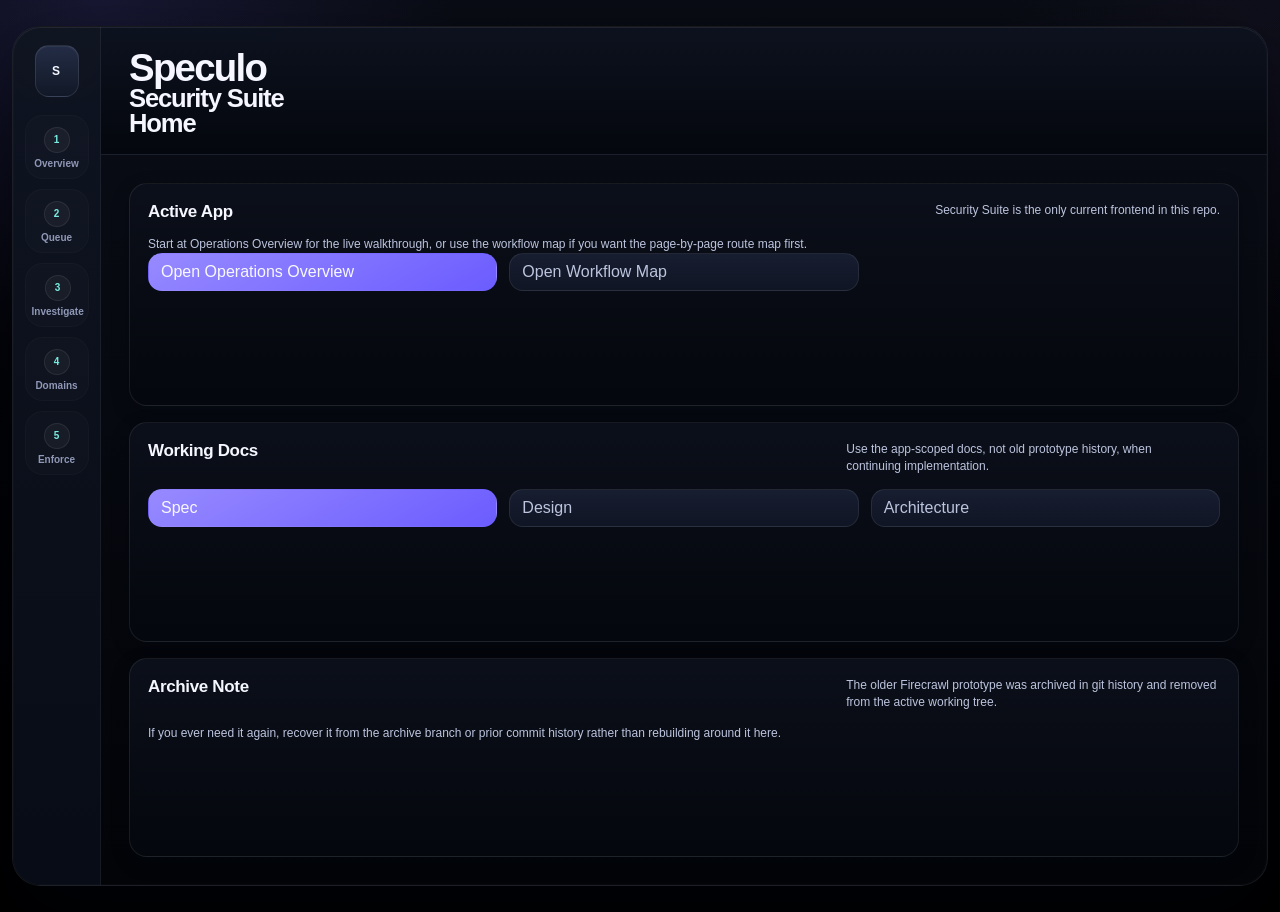
==== commit bc4fb144: "chore(repo): remove archived firecrawl surface" ====
--- a/index.html
+++ b/index.html
@@ -3,109 +3,73 @@
   <head>
     <meta charset="UTF-8" />
     <meta name="viewport" content="width=device-width, initial-scale=1.0" />
-    <title>Speculo Project Surfaces</title>
-    <link rel="stylesheet" href="./design-system/firecrawl/tokens.css" />
-    <link rel="stylesheet" href="./dashboard/legacy-firecrawl/styles.css" />
+    <title>Speculo Security Suite</title>
+    <link rel="stylesheet" href="./design-system/saas-security-neon/tokens.css" />
+    <link rel="stylesheet" href="./dashboard/security-suite/assets/security-suite.css" />
   </head>
-  <body class="theme-firecrawl spec-page">
-    <header class="spec-nav">
-      <div class="spec-nav-inner">
-        <a class="spec-brand" href="./index.html">speculo</a>
-        <nav class="spec-links" aria-label="Primary">
-          <a class="spec-link is-active" href="./index.html">Home</a>
-          <a class="spec-link" href="./dashboard/security-suite/security-overview.html">Security Suite</a>
-          <a class="spec-link" href="./dashboard/legacy-firecrawl/index.html">Legacy Ops</a>
-        </nav>
-        <div class="spec-nav-actions">
-          <a class="spec-primary-btn" href="./dashboard/security-suite/security-overview.html">Open Active Suite</a>
-        </div>
+  <body class="theme-saas-security-neon">
+    <div class="ss-page">
+      <div class="ss-shell">
+        <aside class="ss-rail">
+          <a class="ss-logo" href="./index.html" aria-label="Speculo Home">S</a>
+          <nav class="ss-rail-nav" aria-label="Security Suite pages">
+            <a class="ss-icon-link" href="./dashboard/security-suite/security-overview.html" aria-label="Operations Overview"><span class="ss-icon-letter">1</span><span class="ss-icon-text">Overview</span></a>
+            <a class="ss-icon-link" href="./dashboard/security-suite/table.html" aria-label="Case Queue"><span class="ss-icon-letter">2</span><span class="ss-icon-text">Queue</span></a>
+            <a class="ss-icon-link" href="./dashboard/security-suite/charts.html" aria-label="Case Investigation"><span class="ss-icon-letter">3</span><span class="ss-icon-text">Investigate</span></a>
+            <a class="ss-icon-link" href="./dashboard/security-suite/heatmap.html" aria-label="Domain Portfolio"><span class="ss-icon-letter">4</span><span class="ss-icon-text">Domains</span></a>
+            <a class="ss-icon-link" href="./dashboard/security-suite/ui-elements.html" aria-label="Enforcement and Vendor Tracker"><span class="ss-icon-letter">5</span><span class="ss-icon-text">Enforce</span></a>
+          </nav>
+        </aside>
+
+        <main class="ss-main">
+          <header class="ss-topbar">
+            <div class="ss-topbar-row">
+              <div>
+                <p class="ss-overview-title-prefix">Speculo</p>
+                <h1 class="ss-page-title">Security Suite Home</h1>
+              </div>
+            </div>
+          </header>
+
+          <section class="ss-content ss-grid">
+            <article class="ss-card">
+              <div class="ss-card-title-row">
+                <h2 class="ss-card-title">Active App</h2>
+                <p class="ss-subtle">Security Suite is the only current frontend in this repo.</p>
+              </div>
+              <p class="ss-subtle">
+                Start at Operations Overview for the live walkthrough, or use the workflow map if you want the page-by-page route map first.
+              </p>
+              <div class="ss-kpi-row">
+                <a class="ss-link-btn primary" href="./dashboard/security-suite/security-overview.html">Open Operations Overview</a>
+                <a class="ss-link-btn" href="./dashboard/security-suite/index.html">Open Workflow Map</a>
+              </div>
+            </article>
+
+            <article class="ss-card">
+              <div class="ss-card-title-row">
+                <h2 class="ss-card-title">Working Docs</h2>
+                <p class="ss-subtle">Use the app-scoped docs, not old prototype history, when continuing implementation.</p>
+              </div>
+              <div class="ss-kpi-row">
+                <a class="ss-link-btn primary" href="./dashboard/security-suite/docs/spec.md">Spec</a>
+                <a class="ss-link-btn" href="./dashboard/security-suite/docs/design.md">Design</a>
+                <a class="ss-link-btn" href="./dashboard/security-suite/docs/architecture.md">Architecture</a>
+              </div>
+            </article>
+
+            <article class="ss-card">
+              <div class="ss-card-title-row">
+                <h2 class="ss-card-title">Archive Note</h2>
+                <p class="ss-subtle">The older Firecrawl prototype was archived in git history and removed from the active working tree.</p>
+              </div>
+              <p class="ss-subtle">
+                If you ever need it again, recover it from the archive branch or prior commit history rather than rebuilding around it here.
+              </p>
+            </article>
+          </section>
+        </main>
       </div>
-    </header>
-
-    <main class="spec-main">
-      <section class="spec-hero landing-hero">
-        <div class="spec-hero-left">
-          <p class="spec-kicker">Active build + legacy prototype surfaces</p>
-          <h1>Protect brand trust with the active Security Suite workflow.</h1>
-          <p class="spec-subcopy">
-            The current active frontend lives in `dashboard/security-suite`. Older Firecrawl-based dashboard surfaces remain available under `dashboard/legacy-firecrawl` for reference, comparison, and rollback planning.
-          </p>
-          <div class="spec-hero-actions">
-            <a class="spec-primary-btn" href="./dashboard/security-suite/security-overview.html">Open Active Security Suite</a>
-            <a class="spec-secondary-btn" href="./dashboard/legacy-firecrawl/index.html">Open Legacy Operations Dashboard</a>
-          </div>
-          <p class="spec-status">Start in the Security Suite Overview for current work. Use the legacy dashboard only when you need historical reference surfaces.</p>
-        </div>
-
-        <article class="spec-code-panel">
-          <div class="spec-tab-row" role="tablist" aria-label="Speculo flow tabs">
-            <button class="spec-tab is-active" type="button" role="tab" data-land-tab="flow" aria-selected="true">Pipeline</button>
-            <button class="spec-tab" type="button" role="tab" data-land-tab="ops" aria-selected="false">Ops Modes</button>
-            <button class="spec-tab" type="button" role="tab" data-land-tab="evidence" aria-selected="false">Evidence</button>
-          </div>
-          <pre class="spec-code" id="land-code"></pre>
-          <div class="spec-output" id="land-output"></div>
-        </article>
-      </section>
-
-      <section class="spec-two-col">
-        <article class="spec-card">
-          <header class="spec-card-head">
-            <h2>What You Can Do</h2>
-          </header>
-          <div class="landing-list">
-            <p><strong>Run the active workflow:</strong> move through overview, queue, investigation, domain, and enforcement surfaces in the Security Suite.</p>
-            <p><strong>Inspect legacy references:</strong> compare earlier Operations and Campaign Lab surfaces without treating them as the current app.</p>
-            <p><strong>Trace evidence and design inputs:</strong> follow docs, metrics artifacts, and design-system sources across the repo.</p>
-            <p><strong>Plan separation work safely:</strong> use the active-vs-legacy distinction before moving or deleting old frontend paths.</p>
-          </div>
-        </article>
-
-        <article class="spec-card">
-          <header class="spec-card-head">
-            <h2>Page Logic</h2>
-          </header>
-          <div class="landing-list">
-            <p><strong>Security Suite:</strong> active 5-page Speculo workflow under `dashboard/security-suite/`.</p>
-            <p><strong>Legacy Operations + Campaign Lab:</strong> older Firecrawl surfaces under `dashboard/legacy-firecrawl/` kept for reference.</p>
-            <p><strong>Documentation Surfaces:</strong> repo-level evidence and design history plus active app docs under `dashboard/security-suite/docs/`.</p>
-          </div>
-        </article>
-      </section>
-    </main>
-
-    <script>
-      const tabs = Array.from(document.querySelectorAll('[data-land-tab]'));
-      const code = document.getElementById('land-code');
-      const output = document.getElementById('land-output');
-
-      const blocks = {
-        flow: {
-          snippet: `Domain Generation\n  -> Impersonation Detection\n  -> Infrastructure Signals\n  -> Predictive Threat Scoring\n  -> Campaign Clustering\n  -> Case Creation\n  -> Enforcement Workflow\n  -> Reporting`,
-          out: 'Pipeline surfaces explainable, auditable outputs at each stage.',
-        },
-        ops: {
-          snippet: `Operations Dashboard\n  - Risk distribution + stage load\n  - Execution queue + case console\n  - Vendor pressure + autopilot triage`,
-          out: 'Use this as the day-to-day operator interface.',
-        },
-        evidence: {
-          snippet: `Evidence Discipline\n  - docs/worklog/YYYY-MM-DD.md\n  - docs/metrics/runs/*\n  - docs/metrics/threshold_tuning/*\n  - scripts/check-evidence.sh`,
-          out: 'Every claim should be tied to reproducible artifacts.',
-        },
-      };
-
-      function render(active) {
-        tabs.forEach((tab) => {
-          const on = tab.dataset.landTab === active;
-          tab.classList.toggle('is-active', on);
-          tab.setAttribute('aria-selected', String(on));
-        });
-        code.textContent = blocks[active].snippet;
-        output.textContent = blocks[active].out;
-      }
-
-      tabs.forEach((tab) => tab.addEventListener('click', () => render(tab.dataset.landTab)));
-      render('flow');
-    </script>
+    </div>
   </body>
 </html>
--- a/design-system/saas-security-neon/tokens.css
+++ b/design-system/saas-security-neon/tokens.css
@@ -0,0 +1,58 @@
+.theme-saas-security-neon {
+  --ss-color-bg: #090d18;
+  --ss-color-surface: #141b2b;
+  --ss-color-surface-alt: #1d2539;
+  --ss-color-surface-elevated: #262f47;
+  --ss-color-border: #303a56;
+  --ss-color-text-primary: #f5f6ff;
+  --ss-color-text-secondary: #bcc4de;
+  --ss-color-text-tertiary: #8f98b6;
+  --ss-color-accent-primary: #8879ff;
+  --ss-color-accent-secondary: #79ece1;
+  --ss-color-accent-tertiary: #eca4ff;
+  --ss-color-chart-lime: #ccef73;
+  --ss-color-warning: #ffc27c;
+  --ss-color-danger: #ff7ea6;
+  --ss-color-success: #6de7c6;
+
+  --ss-font-family-sans: Manrope, "Avenir Next", "Segoe UI", sans-serif;
+  --ss-font-family-display: Sora, "Space Grotesk", Manrope, sans-serif;
+
+  --ss-type-xs: 11px;
+  --ss-type-sm: 13px;
+  --ss-type-md: 15px;
+  --ss-type-lg: 19px;
+  --ss-type-xl: 30px;
+  --ss-type-display: 56px;
+
+  --ss-weight-regular: 400;
+  --ss-weight-medium: 500;
+  --ss-weight-semibold: 600;
+  --ss-weight-bold: 700;
+
+  --ss-space-1: 4px;
+  --ss-space-2: 8px;
+  --ss-space-3: 12px;
+  --ss-space-4: 16px;
+  --ss-space-5: 24px;
+  --ss-space-6: 34px;
+  --ss-space-7: 42px;
+  --ss-space-8: 56px;
+  --ss-space-9: 72px;
+
+  --ss-radius-sm: 8px;
+  --ss-radius-md: 14px;
+  --ss-radius-lg: 18px;
+  --ss-radius-xl: 28px;
+  --ss-radius-pill: 999px;
+
+  --ss-shadow-subtle: 0 6px 18px rgba(2, 5, 16, 0.3);
+  --ss-shadow-medium: 0 18px 42px rgba(2, 5, 16, 0.44);
+  --ss-shadow-floating: 0 30px 72px rgba(1, 3, 11, 0.58);
+
+  --ss-motion-fast: 120ms;
+  --ss-motion-normal: 220ms;
+  --ss-motion-slow: 360ms;
+  --ss-motion-easing-standard: cubic-bezier(0.2, 0.8, 0.2, 1);
+  --ss-motion-easing-emphasized: cubic-bezier(0.25, 1, 0.4, 1);
+}
--- a/dashboard/security-suite/assets/security-suite.css
+++ b/dashboard/security-suite/assets/security-suite.css
@@ -0,0 +1,2870 @@
+:root {
+  --ss-page-max: 1440px;
+  --ss-rail-width: 88px;
+  --ss-focus-ring: 2px solid var(--ss-color-accent-primary);
+}
+
+* {
+  box-sizing: border-box;
+}
+
+html,
+body {
+  margin: 0;
+  min-height: 100%;
+}
+
+body {
+  font-family: var(--ss-font-family-sans);
+  color: var(--ss-color-text-primary);
+  background:
+    radial-gradient(circle at 8% 0%, rgba(110, 92, 236, 0.14), transparent 24%),
+    radial-gradient(circle at 100% 10%, rgba(191, 121, 255, 0.04), transparent 20%),
+    linear-gradient(180deg, #090c14 0%, #020306 42%, #000000 100%);
+}
+
+a,
+button,
+input,
+select,
+textarea {
+  font: inherit;
+  color: inherit;
+}
+
+a {
+  text-decoration: none;
+}
+
+a:focus-visible,
+button:focus-visible,
+input:focus-visible,
+select:focus-visible,
+textarea:focus-visible {
+  outline: var(--ss-focus-ring);
+  outline-offset: 2px;
+}
+
+.ss-page {
+  width: min(var(--ss-page-max), calc(100% - var(--ss-space-5)));
+  margin: 26px auto;
+}
+
+.ss-shell {
+  min-height: calc(100vh - 40px);
+  border-radius: var(--ss-radius-xl);
+  border: 1px solid rgba(255, 255, 255, 0.08);
+  background:
+    linear-gradient(180deg, rgba(10, 13, 22, 0.985), rgba(2, 4, 8, 0.995)),
+    linear-gradient(180deg, rgba(255, 255, 255, 0.012), rgba(255, 255, 255, 0));
+  box-shadow: var(--ss-shadow-floating);
+  display: grid;
+  grid-template-columns: var(--ss-rail-width) 1fr;
+  overflow: hidden;
+  position: relative;
+}
+
+.ss-shell::before {
+  content: '';
+  position: absolute;
+  inset: 0;
+  pointer-events: none;
+  border-radius: inherit;
+  box-shadow:
+    inset 0 1px 0 rgba(255, 255, 255, 0.06),
+    inset 0 0 0 1px rgba(255, 255, 255, 0.015);
+}
+
+.ss-rail {
+  border-right: 1px solid rgba(255, 255, 255, 0.06);
+  background:
+    linear-gradient(180deg, rgba(15, 20, 33, 0.98), rgba(8, 12, 22, 0.98)),
+    radial-gradient(circle at 50% 0%, rgba(136, 121, 255, 0.16), transparent 34%);
+  padding: 18px 10px;
+  display: grid;
+  grid-template-rows: auto 1fr;
+  gap: 18px;
+}
+
+.ss-logo {
+  width: 44px;
+  height: 52px;
+  border-radius: var(--ss-radius-md);
+  border: 1px solid rgba(255, 255, 255, 0.1);
+  margin: 0 auto;
+  display: grid;
+  place-items: center;
+  background: linear-gradient(180deg, rgba(37, 46, 72, 0.95), rgba(18, 24, 39, 0.95));
+  font-size: 12px;
+  font-weight: var(--ss-weight-semibold);
+  letter-spacing: 0.08em;
+  color: var(--ss-color-text-primary);
+  box-shadow: inset 0 1px 0 rgba(255, 255, 255, 0.05);
+}
+
+button.ss-logo {
+  cursor: pointer;
+  transition:
+    transform var(--ss-motion-fast) var(--ss-motion-easing-standard),
+    border-color var(--ss-motion-fast) var(--ss-motion-easing-standard),
+    box-shadow var(--ss-motion-fast) var(--ss-motion-easing-standard),
+    background var(--ss-motion-fast) var(--ss-motion-easing-standard);
+}
+
+button.ss-logo:hover {
+  transform: translateY(-1px);
+  border-color: rgba(151, 138, 255, 0.28);
+  box-shadow:
+    inset 0 1px 0 rgba(255, 255, 255, 0.08),
+    0 12px 22px rgba(3, 6, 17, 0.2);
+}
+
+button.ss-logo[aria-expanded='true'] {
+  border-color: rgba(151, 138, 255, 0.34);
+  box-shadow:
+    inset 0 1px 0 rgba(255, 255, 255, 0.08),
+    0 14px 26px rgba(3, 6, 17, 0.24);
+}
+
+.ss-brand-popover {
+  position: fixed;
+  z-index: 30;
+  width: 248px;
+  border-radius: 16px;
+  border: 1px solid rgba(151, 138, 255, 0.16);
+  background:
+    linear-gradient(180deg, rgba(10, 13, 22, 0.985), rgba(2, 4, 8, 0.995)),
+    radial-gradient(circle at 0% 0%, rgba(110, 92, 236, 0.08), transparent 28%);
+  box-shadow:
+    0 18px 36px rgba(0, 0, 0, 0.35),
+    inset 0 1px 0 rgba(255, 255, 255, 0.06);
+  padding: 12px 14px 13px;
+  display: grid;
+  gap: 10px;
+  opacity: 0;
+  pointer-events: none;
+  transform: translateY(-4px);
+  transition:
+    opacity var(--ss-motion-fast) var(--ss-motion-easing-standard),
+    transform var(--ss-motion-fast) var(--ss-motion-easing-standard);
+}
+
+.ss-brand-popover.is-open {
+  opacity: 1;
+  pointer-events: auto;
+  transform: translateY(0);
+}
+
+.ss-brand-popover-head {
+  display: flex;
+  align-items: center;
+  gap: 8px;
+  color: #8ef7d2;
+  font-size: 11px;
+  letter-spacing: 0.08em;
+  text-transform: uppercase;
+}
+
+.ss-brand-popover-dot {
+  width: 8px;
+  height: 8px;
+  border-radius: 999px;
+  background: linear-gradient(180deg, #8ef7d2, #59c7a0);
+  box-shadow: 0 0 12px rgba(142, 247, 210, 0.28);
+}
+
+.ss-brand-popover-screen {
+  border-radius: 12px;
+  border: 1px solid rgba(255, 255, 255, 0.06);
+  background:
+    linear-gradient(180deg, rgba(6, 9, 16, 0.98), rgba(2, 4, 8, 0.99)),
+    linear-gradient(90deg, rgba(142, 247, 210, 0.02), rgba(151, 138, 255, 0.03));
+  padding: 12px 12px 11px;
+  display: grid;
+  gap: 8px;
+  font-family: ui-monospace, SFMono-Regular, Menlo, Monaco, Consolas, 'Liberation Mono', monospace;
+}
+
+.ss-brand-popover-title {
+  margin: 0;
+  color: #f5f7ff;
+  font-size: 14px;
+  letter-spacing: 0.02em;
+  text-transform: lowercase;
+}
+
+.ss-brand-popover-line {
+  margin: 0;
+  color: #9bb0d3;
+  font-size: 12px;
+  line-height: 1.5;
+  min-height: 18px;
+}
+
+.ss-brand-popover-line::before {
+  content: '> ';
+  color: #8ef7d2;
+}
+
+.ss-brand-cursor {
+  display: inline-block;
+  width: 7px;
+  margin-left: 1px;
+  color: #8ef7d2;
+  animation: ssBrandBlink 1s steps(1) infinite;
+}
+
+@keyframes ssBrandBlink {
+  50% {
+    opacity: 0;
+  }
+}
+
+.ss-explainer-popover {
+  position: fixed;
+  z-index: 32;
+  width: min(520px, calc(100vw - 24px));
+  max-height: calc(100vh - 24px);
+  border-radius: 15px;
+  border: 1px solid rgba(255, 255, 255, 0.08);
+  background:
+    linear-gradient(180deg, rgba(49, 53, 66, 0.98), rgba(29, 32, 40, 0.995));
+  box-shadow:
+    0 26px 56px rgba(0, 0, 0, 0.46),
+    0 0 0 1px rgba(255, 255, 255, 0.025),
+    inset 0 1px 0 rgba(255, 255, 255, 0.06);
+  overflow: hidden;
+  display: grid;
+  opacity: 0;
+  pointer-events: none;
+  transform: translateY(-4px);
+  transition:
+    opacity var(--ss-motion-fast) var(--ss-motion-easing-standard),
+    transform var(--ss-motion-fast) var(--ss-motion-easing-standard);
+}
+
+.ss-explainer-popover.is-open {
+  opacity: 1;
+  pointer-events: auto;
+  transform: translateY(0);
+}
+
+.ss-explainer-popover-head {
+  display: flex;
+  align-items: center;
+  justify-content: space-between;
+  gap: 12px;
+  padding: 11px 14px 10px;
+  border-bottom: 1px solid rgba(255, 255, 255, 0.06);
+  background:
+    linear-gradient(180deg, rgba(62, 67, 81, 0.98), rgba(39, 43, 54, 0.98)),
+    linear-gradient(90deg, rgba(255, 255, 255, 0.03), rgba(255, 255, 255, 0));
+  color: #d4dbeb;
+  font-size: 11px;
+  letter-spacing: 0.04em;
+}
+
+.ss-explainer-popover-head::before {
+  content: '';
+  width: 30px;
+  height: 8px;
+  border-radius: 999px;
+  background:
+    radial-gradient(circle at 4px 50%, rgba(255, 121, 198, 0.86) 0 3px, transparent 3.6px),
+    radial-gradient(circle at 15px 50%, rgba(255, 197, 92, 0.82) 0 3px, transparent 3.6px),
+    radial-gradient(circle at 26px 50%, rgba(69, 214, 166, 0.84) 0 3px, transparent 3.6px);
+  flex: 0 0 auto;
+}
+
+.ss-explainer-window-meta {
+  min-width: 0;
+  display: flex;
+  align-items: center;
+  gap: 10px;
+  margin-right: auto;
+}
+
+.ss-explainer-lang {
+  color: #e4eaf6;
+  font-family: ui-monospace, SFMono-Regular, Menlo, Monaco, Consolas, 'Liberation Mono', monospace;
+  font-size: 10.5px;
+  letter-spacing: 0.02em;
+  text-transform: lowercase;
+}
+
+.ss-explainer-file {
+  min-width: 0;
+  overflow: hidden;
+  text-overflow: ellipsis;
+  white-space: nowrap;
+  font-weight: var(--ss-weight-medium);
+  color: #8f9bb5;
+  font-family: ui-monospace, SFMono-Regular, Menlo, Monaco, Consolas, 'Liberation Mono', monospace;
+}
+
+.ss-explainer-head-mark {
+  color: rgba(255, 255, 255, 0.28);
+  font-family: ui-monospace, SFMono-Regular, Menlo, Monaco, Consolas, 'Liberation Mono', monospace;
+  letter-spacing: 0.04em;
+}
+
+.ss-explainer-popover-screen {
+  background:
+    radial-gradient(circle at top left, rgba(115, 95, 255, 0.045), transparent 34%),
+    linear-gradient(180deg, rgba(27, 29, 37, 0.996), rgba(20, 22, 29, 0.996));
+  padding: 14px 0 10px;
+  display: grid;
+  gap: 10px;
+  min-height: 0;
+  font-family: ui-monospace, SFMono-Regular, Menlo, Monaco, Consolas, 'Liberation Mono', monospace;
+}
+
+.ss-explainer-code {
+  min-height: 148px;
+  display: grid;
+  gap: 2px;
+  padding: 6px 12px 0;
+  max-height: 300px;
+  overflow: auto;
+  border-top: 1px solid rgba(255, 255, 255, 0.025);
+  border-bottom: 1px solid rgba(255, 255, 255, 0.04);
+  background:
+    linear-gradient(180deg, rgba(16, 18, 24, 0.38), rgba(16, 18, 24, 0)),
+    linear-gradient(90deg, rgba(255, 255, 255, 0.01), rgba(255, 255, 255, 0));
+}
+
+.ss-explainer-code::-webkit-scrollbar {
+  width: 8px;
+}
+
+.ss-explainer-code::-webkit-scrollbar-thumb {
+  border-radius: 999px;
+  background: rgba(136, 121, 255, 0.22);
+}
+
+.ss-explainer-code::-webkit-scrollbar-track {
+  background: transparent;
+}
+
+.ss-code-line {
+  display: grid;
+  grid-template-columns: 24px 1fr;
+  gap: 10px;
+  align-items: start;
+  font-size: 11.5px;
+  line-height: 1.64;
+  min-width: 0;
+}
+
+.ss-code-line-number {
+  color: rgba(148, 155, 176, 0.34);
+  text-align: right;
+  user-select: none;
+}
+
+.ss-code-line-content {
+  white-space: pre-wrap;
+  word-break: break-word;
+  padding-left: calc(var(--ss-code-indent, 0) * 13px);
+  min-width: 0;
+}
+
+.ss-code-token {
+  white-space: pre-wrap;
+}
+
+.ss-code-token-key {
+  color: #ff7cc6;
+}
+
+.ss-code-token-string {
+  color: #33dfc6;
+}
+
+.ss-code-token-number {
+  color: #cca8ff;
+}
+
+.ss-code-token-literal {
+  color: #ffc47f;
+}
+
+.ss-code-token-punct {
+  color: #7f8aa3;
+}
+
+.ss-explainer-options {
+  display: grid;
+  gap: 4px;
+  padding: 0 12px 2px;
+}
+
+.ss-explainer-option {
+  width: 100%;
+  display: grid;
+  grid-template-columns: 54px 1fr;
+  gap: 8px;
+  align-items: center;
+  justify-content: flex-start;
+  text-align: left;
+  padding: 6px 9px;
+  border-radius: 8px;
+  border: 1px solid rgba(255, 255, 255, 0.03);
+  background: linear-gradient(180deg, rgba(29, 32, 40, 0.52), rgba(22, 24, 31, 0.62));
+  color: #cad3e6;
+  font-family: ui-monospace, SFMono-Regular, Menlo, Monaco, Consolas, 'Liberation Mono', monospace;
+  font-size: 10.25px;
+  cursor: pointer;
+  transition:
+    border-color var(--ss-motion-fast) var(--ss-motion-easing-standard),
+    background var(--ss-motion-fast) var(--ss-motion-easing-standard),
+    color var(--ss-motion-fast) var(--ss-motion-easing-standard),
+    transform var(--ss-motion-fast) var(--ss-motion-easing-standard);
+}
+
+.ss-explainer-option:hover,
+.ss-explainer-option:focus-visible {
+  border-color: rgba(136, 121, 255, 0.34);
+  color: #ffffff;
+  background: linear-gradient(180deg, rgba(39, 43, 54, 0.86), rgba(28, 31, 40, 0.92));
+  transform: translateY(-1px);
+}
+
+.ss-explainer-option-index {
+  color: #7d89a3;
+  font-size: 9.5px;
+  letter-spacing: 0.04em;
+  text-transform: uppercase;
+}
+
+.ss-explainer-option-label {
+  color: inherit;
+  line-height: 1.32;
+  white-space: nowrap;
+  overflow: hidden;
+  text-overflow: ellipsis;
+}
+
+.ss-rail-nav {
+  display: grid;
+  align-content: start;
+  gap: 10px;
+}
+
+.ss-icon-link {
+  width: 64px;
+  min-height: 64px;
+  margin: 0 auto;
+  border-radius: 18px;
+  border: 1px solid rgba(255, 255, 255, 0.02);
+  background: rgba(255, 255, 255, 0.015);
+  color: var(--ss-color-text-tertiary);
+  display: grid;
+  align-items: center;
+  justify-items: center;
+  grid-template-columns: 1fr;
+  gap: 4px;
+  padding: 10px 6px 9px;
+  font-size: var(--ss-type-xs);
+  font-weight: var(--ss-weight-semibold);
+  text-align: center;
+  transition:
+    color var(--ss-motion-fast) var(--ss-motion-easing-standard),
+    border-color var(--ss-motion-fast) var(--ss-motion-easing-standard),
+    background var(--ss-motion-fast) var(--ss-motion-easing-standard),
+    transform var(--ss-motion-fast) var(--ss-motion-easing-standard),
+    box-shadow var(--ss-motion-fast) var(--ss-motion-easing-standard);
+}
+
+.ss-icon-link:hover,
+.ss-icon-link.is-active {
+  color: var(--ss-color-text-primary);
+  background: linear-gradient(180deg, rgba(45, 55, 84, 0.92), rgba(27, 34, 54, 0.92));
+  border-color: rgba(136, 121, 255, 0.22);
+  box-shadow:
+    inset 0 1px 0 rgba(255, 255, 255, 0.04),
+    0 12px 20px rgba(4, 7, 18, 0.25);
+  transform: translateY(-1px);
+}
+
+.ss-icon-letter {
+  width: 26px;
+  height: 26px;
+  border-radius: 999px;
+  border: 1px solid rgba(255, 255, 255, 0.08);
+  background: rgba(255, 255, 255, 0.04);
+  display: grid;
+  place-items: center;
+  color: var(--ss-color-accent-secondary);
+  font-size: 10px;
+  font-weight: var(--ss-weight-bold);
+}
+
+.ss-icon-text {
+  display: block;
+  width: 100%;
+  font-size: 10px;
+  line-height: 1.1;
+  max-width: 52px;
+  margin: 0 auto;
+  text-wrap: balance;
+}
+
+.ss-main {
+  display: grid;
+  grid-template-rows: auto 1fr;
+  overflow: hidden;
+}
+
+.ss-topbar {
+  border-bottom: 1px solid rgba(255, 255, 255, 0.06);
+  padding: 20px 28px 18px;
+  display: grid;
+  gap: 14px;
+  background:
+    linear-gradient(180deg, rgba(13, 18, 31, 0.98), rgba(4, 7, 13, 0.99)),
+    radial-gradient(circle at 0% 0%, rgba(110, 92, 236, 0.06), transparent 20%);
+}
+
+.ss-topbar-row {
+  display: flex;
+  flex-wrap: wrap;
+  align-items: center;
+  justify-content: space-between;
+  gap: 10px 14px;
+}
+
+.ss-page-kicker {
+  margin: 0;
+  font-size: var(--ss-type-xs);
+  letter-spacing: 0.14em;
+  text-transform: uppercase;
+  color: var(--ss-color-text-tertiary);
+}
+
+.ss-page-title {
+  margin: 0;
+  font-family: var(--ss-font-family-display);
+  font-size: clamp(24px, 2vw, 42px);
+  font-weight: var(--ss-weight-bold);
+  letter-spacing: -0.045em;
+  line-height: 0.97;
+  text-wrap: pretty;
+  max-width: 15ch;
+}
+
+body[data-page='overview'] .ss-page-title {
+  font-size: clamp(34px, 3vw, 60px);
+  max-width: 9ch;
+}
+
+.ss-actions,
+.ss-controls {
+  display: flex;
+  flex-wrap: wrap;
+  gap: 10px;
+  align-items: center;
+}
+
+.ss-topbar > .ss-topbar-row:last-child {
+  padding-top: 2px;
+}
+
+.ss-topbar > .ss-topbar-row:last-child .ss-controls {
+  gap: 12px;
+}
+
+body[data-page='overview'] .ss-topbar {
+  gap: 2px;
+  padding-bottom: 8px;
+}
+
+.ss-topbar-row-overview-main {
+  align-items: start;
+  justify-content: flex-start;
+}
+
+.ss-topbar-title-block {
+  display: grid;
+  gap: 1px;
+  align-content: start;
+}
+
+.ss-overview-title-prefix {
+  margin: 0;
+  color: var(--ss-color-text-primary);
+  font-family: var(--ss-font-family-display);
+  font-size: clamp(34px, 3vw, 60px);
+  font-weight: var(--ss-weight-bold);
+  letter-spacing: -0.045em;
+  line-height: 0.97;
+}
+
+.ss-overview-header-actions {
+  margin-left: auto;
+  align-self: flex-start;
+}
+
+.ss-pill-compact {
+  min-height: 34px;
+  padding: 7px 11px;
+  font-size: 13px;
+  letter-spacing: -0.01em;
+  border-radius: 13px;
+}
+
+.ss-help-btn {
+  width: 26px;
+  height: 26px;
+  padding: 0;
+  display: inline-flex;
+  align-items: center;
+  justify-content: center;
+  position: relative;
+  border-radius: 999px;
+  border-color: rgba(255, 255, 255, 0.06);
+  background: linear-gradient(180deg, rgba(12, 13, 16, 0.98), rgba(4, 5, 8, 0.98));
+  box-shadow:
+    inset 0 1px 0 rgba(255, 255, 255, 0.03),
+    0 8px 14px rgba(0, 0, 0, 0.18);
+  font-size: 0;
+  color: transparent;
+  line-height: 1;
+}
+
+.ss-help-btn::before {
+  content: '?';
+  display: block;
+  color: var(--ss-color-text-primary);
+  font-size: 12px;
+  font-weight: 400;
+  line-height: 1;
+  transform: translateY(-0.5px);
+}
+
+.ss-summary-btn::before {
+  content: '★';
+  font-size: 11px;
+  transform: translateY(-0.4px);
+}
+
+.ss-summary-btn.is-active {
+  border-color: rgba(176, 255, 245, 0.3);
+  background: linear-gradient(180deg, rgba(18, 23, 37, 0.98), rgba(8, 11, 19, 0.99));
+  box-shadow:
+    inset 0 1px 0 rgba(255, 255, 255, 0.05),
+    0 10px 18px rgba(0, 0, 0, 0.24),
+    0 0 0 1px rgba(118, 246, 227, 0.08);
+}
+
+.ss-help-btn:hover,
+.ss-help-btn:focus-visible {
+  border-color: rgba(255, 255, 255, 0.14);
+  background: linear-gradient(180deg, rgba(18, 19, 24, 0.98), rgba(7, 8, 11, 0.99));
+  box-shadow:
+    inset 0 1px 0 rgba(255, 255, 255, 0.04),
+    0 10px 18px rgba(0, 0, 0, 0.22);
+}
+
+.ss-panel-help-btn {
+  align-self: flex-start;
+}
+
+.ss-card-title-row-help {
+  align-items: center;
+  margin-bottom: 10px;
+}
+
+.ss-card-title-row-help .ss-field-label {
+  margin-bottom: 0;
+}
+
+.ss-actions-note {
+  flex: 1 1 320px;
+  justify-content: flex-end;
+  max-width: min(430px, 100%);
+  margin-left: auto;
+}
+
+.ss-actions-note-help {
+  gap: 10px;
+  align-items: center;
+}
+
+.ss-actions-note-help .ss-topbar-note {
+  margin-left: 0;
+}
+
+.ss-topbar-note {
+  margin: 0;
+  color: var(--ss-color-text-secondary);
+  font-size: var(--ss-type-sm);
+  line-height: 1.5;
+  text-align: right;
+  text-wrap: pretty;
+  max-width: 42ch;
+  margin-left: auto;
+}
+
+.ss-controls-queue {
+  width: 100%;
+  gap: 12px;
+  align-items: end;
+}
+
+.ss-controls-queue .ss-field:first-child {
+  min-width: min(320px, 100%);
+  flex: 1 1 320px;
+}
+
+.ss-page-tabs {
+  display: none;
+}
+
+.ss-page-tab {
+  border: 1px solid var(--ss-color-border);
+  border-radius: var(--ss-radius-pill);
+  background: rgba(255, 255, 255, 0.02);
+  color: var(--ss-color-text-secondary);
+  padding: 6px 10px;
+  font-size: var(--ss-type-xs);
+  line-height: 1.2;
+  transition:
+    border-color var(--ss-motion-fast) var(--ss-motion-easing-standard),
+    color var(--ss-motion-fast) var(--ss-motion-easing-standard),
+    background var(--ss-motion-fast) var(--ss-motion-easing-standard);
+}
+
+.ss-page-tab:hover {
+  border-color: rgba(122, 109, 255, 0.72);
+  color: var(--ss-color-text-primary);
+  background: rgba(122, 109, 255, 0.18);
+}
+
+.ss-page-tab.is-active {
+  border-color: rgba(122, 109, 255, 0.78);
+  color: var(--ss-color-text-primary);
+  background: rgba(122, 109, 255, 0.24);
+}
+
+.ss-btn,
+.ss-link-btn,
+.ss-pill,
+.ss-segment,
+.ss-state-toggle,
+.ss-page-btn,
+.ss-icon-btn {
+  border: 1px solid rgba(255, 255, 255, 0.08);
+  border-radius: var(--ss-radius-md);
+  background: linear-gradient(180deg, rgba(25, 32, 51, 0.92), rgba(17, 23, 38, 0.92));
+  color: var(--ss-color-text-secondary);
+  padding: 9px 12px;
+  cursor: pointer;
+  transition:
+    transform var(--ss-motion-fast) var(--ss-motion-easing-standard),
+    border-color var(--ss-motion-fast) var(--ss-motion-easing-standard),
+    color var(--ss-motion-fast) var(--ss-motion-easing-standard),
+    background var(--ss-motion-fast) var(--ss-motion-easing-standard),
+    box-shadow var(--ss-motion-fast) var(--ss-motion-easing-standard);
+}
+
+.ss-btn:hover,
+.ss-link-btn:hover,
+.ss-pill:hover,
+.ss-segment:hover,
+.ss-state-toggle:hover,
+.ss-page-btn:hover,
+.ss-icon-btn:hover {
+  border-color: rgba(136, 121, 255, 0.42);
+  color: var(--ss-color-text-primary);
+  background: linear-gradient(180deg, rgba(34, 43, 66, 0.96), rgba(24, 31, 48, 0.96));
+  box-shadow: 0 12px 20px rgba(3, 6, 17, 0.18);
+}
+
+.ss-btn:disabled,
+.ss-segment:disabled {
+  opacity: 0.5;
+  cursor: not-allowed;
+}
+
+.ss-btn.primary,
+.ss-link-btn.primary {
+  border-color: transparent;
+  color: #f8f9ff;
+  background: linear-gradient(150deg, #978aff, #6b5cff);
+}
+
+.ss-btn.primary:hover,
+.ss-link-btn.primary:hover {
+  transform: translateY(-1px);
+}
+
+.ss-btn.ghost,
+.ss-link-btn.ghost {
+  border-color: rgba(136, 121, 255, 0.22);
+  color: var(--ss-color-text-primary);
+  background: rgba(136, 121, 255, 0.08);
+}
+
+.ss-pill.is-active,
+.ss-segment.is-active,
+.ss-state-toggle.is-active,
+.ss-page-btn.is-active {
+  border-color: rgba(136, 121, 255, 0.48);
+  color: var(--ss-color-text-primary);
+  background: rgba(136, 121, 255, 0.18);
+}
+
+body[data-page='overview'] .ss-pill,
+body[data-page='investigation'] .ss-pill,
+body[data-page='investigation'] .ss-segment {
+  position: relative;
+  overflow: hidden;
+  border-color: rgba(164, 177, 255, 0.2);
+  background:
+    linear-gradient(180deg, rgba(255, 255, 255, 0.08), rgba(255, 255, 255, 0.015)),
+    linear-gradient(180deg, rgba(40, 50, 77, 0.94), rgba(17, 23, 38, 0.94));
+  box-shadow:
+    inset 0 1px 0 rgba(255, 255, 255, 0.18),
+    inset 0 -10px 18px rgba(3, 6, 16, 0.18),
+    0 10px 22px rgba(3, 6, 17, 0.14);
+  color: rgba(236, 240, 255, 0.92);
+  backdrop-filter: blur(10px);
+  -webkit-backdrop-filter: blur(10px);
+}
+
+body[data-page='overview'] .ss-pill {
+  background:
+    linear-gradient(180deg, rgba(255, 255, 255, 0.08), rgba(255, 255, 255, 0.015)),
+    linear-gradient(180deg, rgba(58, 64, 100, 0.94), rgba(35, 40, 68, 0.96));
+}
+
+body[data-page='overview'] .ss-pill::before,
+body[data-page='investigation'] .ss-pill::before,
+body[data-page='investigation'] .ss-segment::before {
+  content: '';
+  position: absolute;
+  inset: 1px 1px auto 1px;
+  height: 48%;
+  border-radius: inherit;
+  background: linear-gradient(180deg, rgba(255, 255, 255, 0.22), rgba(255, 255, 255, 0.03));
+  pointer-events: none;
+}
+
+body[data-page='overview'] .ss-pill::after,
+body[data-page='investigation'] .ss-pill::after,
+body[data-page='investigation'] .ss-segment::after {
+  content: '';
+  position: absolute;
+  top: -28%;
+  left: -18%;
+  width: 62%;
+  height: 160%;
+  transform: rotate(24deg);
+  background: linear-gradient(180deg, rgba(255, 255, 255, 0.14), rgba(255, 255, 255, 0));
+  pointer-events: none;
+  opacity: 0.8;
+}
+
+body[data-page='overview'] .ss-pill::after {
+  top: 0;
+  left: 0;
+  width: 100%;
+  height: 100%;
+  transform: none;
+  background: linear-gradient(180deg, rgba(255, 255, 255, 0.04), rgba(255, 255, 255, 0));
+  opacity: 0.35;
+}
+
+body[data-page='overview'] .ss-pill:hover,
+body[data-page='investigation'] .ss-pill:hover,
+body[data-page='investigation'] .ss-segment:hover {
+  border-color: rgba(170, 151, 255, 0.44);
+  color: #ffffff;
+  background:
+    linear-gradient(180deg, rgba(255, 255, 255, 0.1), rgba(255, 255, 255, 0.02)),
+    linear-gradient(180deg, rgba(53, 64, 98, 0.95), rgba(24, 31, 49, 0.95));
+  box-shadow:
+    inset 0 1px 0 rgba(255, 255, 255, 0.2),
+    inset 0 -10px 18px rgba(3, 6, 16, 0.22),
+    0 14px 28px rgba(3, 6, 17, 0.18),
+    0 0 0 1px rgba(151, 138, 255, 0.08);
+}
+
+body[data-page='overview'] .ss-pill:hover {
+  background:
+    linear-gradient(180deg, rgba(255, 255, 255, 0.1), rgba(255, 255, 255, 0.02)),
+    linear-gradient(180deg, rgba(71, 79, 121, 0.95), rgba(42, 48, 79, 0.96));
+}
+
+body[data-page='overview'] .ss-pill.is-active,
+body[data-page='investigation'] .ss-pill.is-active,
+body[data-page='investigation'] .ss-segment.is-active {
+  border-color: rgba(163, 146, 255, 0.58);
+  color: #ffffff;
+  background:
+    linear-gradient(180deg, rgba(255, 255, 255, 0.12), rgba(255, 255, 255, 0.025)),
+    linear-gradient(135deg, rgba(100, 87, 186, 0.62), rgba(60, 47, 128, 0.48) 46%, rgba(24, 30, 48, 0.95) 100%);
+  box-shadow:
+    inset 0 1px 0 rgba(255, 255, 255, 0.24),
+    inset 0 -14px 24px rgba(34, 18, 79, 0.2),
+    0 16px 30px rgba(8, 10, 28, 0.22),
+    0 0 0 1px rgba(151, 138, 255, 0.12);
+}
+
+body[data-page='overview'] .ss-pill.is-active {
+  background:
+    linear-gradient(180deg, rgba(255, 255, 255, 0.12), rgba(255, 255, 255, 0.025)),
+    linear-gradient(180deg, rgba(118, 102, 232, 0.9), rgba(86, 71, 194, 0.92));
+  box-shadow:
+    inset 0 1px 0 rgba(255, 255, 255, 0.24),
+    inset 0 -14px 24px rgba(34, 18, 79, 0.18),
+    0 16px 30px rgba(8, 10, 28, 0.22),
+    0 0 0 1px rgba(151, 138, 255, 0.12);
+}
+
+.ss-page-btn {
+  width: 32px;
+  height: 32px;
+  border-radius: 999px;
+  padding: 0;
+}
+
+.ss-field {
+  min-width: 190px;
+  display: grid;
+  gap: 6px;
+  color: var(--ss-color-text-secondary);
+  font-size: var(--ss-type-xs);
+}
+
+.ss-field-small {
+  min-width: 94px;
+}
+
+.ss-input,
+.ss-select,
+.ss-range,
+.ss-textarea {
+  border: 1px solid rgba(255, 255, 255, 0.08);
+  border-radius: var(--ss-radius-md);
+  background: linear-gradient(180deg, rgba(18, 24, 38, 0.96), rgba(12, 17, 28, 0.96));
+  color: var(--ss-color-text-primary);
+  padding: 10px 12px;
+  box-shadow: inset 0 1px 0 rgba(255, 255, 255, 0.03);
+}
+
+.ss-field > span {
+  color: var(--ss-color-text-tertiary);
+  font-size: 10px;
+  letter-spacing: 0.08em;
+  text-transform: uppercase;
+}
+
+.ss-textarea {
+  resize: vertical;
+  min-height: 92px;
+}
+
+.ss-select {
+  appearance: none;
+  background-image:
+    linear-gradient(45deg, transparent 50%, var(--ss-color-text-secondary) 50%),
+    linear-gradient(135deg, var(--ss-color-text-secondary) 50%, transparent 50%);
+  background-position:
+    calc(100% - 18px) 14px,
+    calc(100% - 12px) 14px;
+  background-size: 6px 6px;
+  background-repeat: no-repeat;
+  padding-right: 28px;
+}
+
+.ss-content {
+  overflow: auto;
+  padding: 28px;
+}
+
+.ss-grid {
+  display: grid;
+  gap: var(--ss-space-4);
+}
+
+.ss-two-col {
+  display: grid;
+  gap: 20px;
+  grid-template-columns: 1.15fr 0.85fr;
+}
+
+.ss-two-col-main {
+  align-items: start;
+  grid-template-columns: minmax(0, 1.35fr) minmax(320px, 0.65fr);
+}
+
+.ss-card {
+  border: 1px solid rgba(255, 255, 255, 0.08);
+  border-radius: var(--ss-radius-lg);
+  background:
+    linear-gradient(180deg, rgba(12, 16, 27, 0.95), rgba(4, 7, 13, 0.975)),
+    linear-gradient(180deg, rgba(255, 255, 255, 0.012), rgba(255, 255, 255, 0));
+  box-shadow: var(--ss-shadow-subtle);
+  padding: 18px 18px 17px;
+}
+
+.ss-card-title-row {
+  display: flex;
+  justify-content: space-between;
+  align-items: flex-start;
+  gap: var(--ss-space-2);
+  flex-wrap: wrap;
+  margin-bottom: 14px;
+}
+
+.ss-card-title-row .ss-subtle {
+  max-width: 56ch;
+  line-height: 1.45;
+  text-wrap: pretty;
+}
+
+.ss-card-title-actions {
+  display: flex;
+  align-items: center;
+  gap: 10px;
+}
+
+.ss-card-quiet-help {
+  display: flex;
+  justify-content: flex-end;
+  margin-top: 12px;
+  opacity: 0.9;
+}
+
+.ss-card-title {
+  margin: 0;
+  font-family: var(--ss-font-family-display);
+  font-size: 17px;
+  letter-spacing: -0.02em;
+}
+
+.ss-card-head {
+  display: flex;
+  justify-content: space-between;
+  align-items: end;
+  gap: 18px;
+  flex-wrap: wrap;
+  margin-bottom: 14px;
+}
+
+.ss-card-head .ss-card-title-row {
+  margin-bottom: 0;
+}
+
+.ss-card-head-main {
+  min-width: 0;
+  flex: 1 1 320px;
+}
+
+.ss-card-head-actions {
+  display: flex;
+  align-items: center;
+  gap: 10px;
+}
+
+.ss-card-head-actions-queue {
+  margin-left: auto;
+}
+
+.ss-card-head-actions-enforcement {
+  margin-left: auto;
+}
+
+.ss-card-head-actions-domains {
+  margin-left: auto;
+}
+
+.ss-section-kicker {
+  margin: 0 0 6px;
+  color: var(--ss-color-text-tertiary);
+  font-size: 10px;
+  letter-spacing: 0.14em;
+  text-transform: uppercase;
+}
+
+.ss-inline-stats {
+  display: grid;
+  gap: 10px;
+}
+
+.ss-inline-stats-queue {
+  grid-template-columns: repeat(3, minmax(84px, 1fr));
+  min-width: min(100%, 332px);
+}
+
+.ss-mini-stat {
+  min-width: 0;
+  border: 1px solid rgba(255, 255, 255, 0.08);
+  border-radius: 16px;
+  background:
+    linear-gradient(180deg, rgba(10, 13, 22, 0.97), rgba(3, 6, 12, 0.985)),
+    linear-gradient(90deg, rgba(136, 121, 255, 0.08), rgba(121, 236, 225, 0.04));
+  padding: 10px 12px;
+  display: grid;
+  gap: 5px;
+  justify-items: center;
+  text-align: center;
+}
+
+.ss-mini-stat span {
+  color: var(--ss-color-text-tertiary);
+  font-size: 10px;
+  letter-spacing: 0.08em;
+  text-transform: uppercase;
+}
+
+.ss-mini-stat strong {
+  color: var(--ss-color-text-primary);
+  font-family: var(--ss-font-family-display);
+  font-size: clamp(22px, 1.8vw, 28px);
+  line-height: 0.95;
+  letter-spacing: -0.04em;
+}
+
+.ss-subtle {
+  margin: 0;
+  color: var(--ss-color-text-secondary);
+  font-size: 12px;
+  line-height: 1.45;
+}
+
+.ss-subtitle {
+  margin: var(--ss-space-3) 0 var(--ss-space-2);
+  color: var(--ss-color-text-primary);
+  font-size: var(--ss-type-sm);
+}
+
+.ss-kpi-row {
+  display: grid;
+  gap: 12px;
+  grid-template-columns: repeat(3, minmax(0, 1fr));
+}
+
+.ss-kpi-card {
+  min-height: 94px;
+  position: relative;
+  overflow: hidden;
+}
+
+.ss-kpi-card::before {
+  content: '';
+  position: absolute;
+  inset: 0 auto 0 0;
+  width: 1px;
+  background: linear-gradient(180deg, rgba(136, 121, 255, 0.5), rgba(121, 236, 225, 0.08));
+}
+
+.ss-kpi-card .ss-subtle {
+  font-size: 11px;
+  line-height: 1.3;
+}
+
+.ss-kpi-card h2 {
+  margin: 6px 0 0;
+  font-family: var(--ss-font-family-display);
+  font-size: clamp(30px, 2vw, 40px);
+  line-height: 0.95;
+  letter-spacing: -0.04em;
+}
+
+.ss-kpi-compact .ss-kpi-card h2 {
+  font-size: clamp(28px, 1.7vw, 36px);
+}
+
+.ss-table-wrap {
+  border: 1px solid rgba(255, 255, 255, 0.08);
+  border-radius: 18px;
+  overflow: auto;
+  background: linear-gradient(180deg, rgba(14, 19, 31, 0.92), rgba(12, 17, 28, 0.94));
+  box-shadow:
+    inset 0 1px 0 rgba(255, 255, 255, 0.03),
+    inset 0 0 0 1px rgba(255, 255, 255, 0.015);
+}
+
+.ss-table {
+  width: 100%;
+  border-collapse: collapse;
+  min-width: 760px;
+}
+
+.ss-table-wide {
+  min-width: 1180px;
+}
+
+.ss-table th,
+.ss-table td {
+  padding: 12px 12px;
+  border-bottom: 1px solid rgba(69, 84, 119, 0.48);
+  text-align: left;
+  font-size: var(--ss-type-sm);
+  line-height: 1.3;
+  vertical-align: top;
+  overflow-wrap: anywhere;
+}
+
+.ss-table th {
+  text-transform: uppercase;
+  letter-spacing: 0.08em;
+  font-size: 11px;
+  position: sticky;
+  top: 0;
+  z-index: 1;
+  color: var(--ss-color-text-tertiary);
+  background: linear-gradient(180deg, rgba(10, 15, 28, 0.98), rgba(12, 18, 32, 0.96));
+}
+
+.ss-th-btn {
+  border: none;
+  background: transparent;
+  color: inherit;
+  cursor: pointer;
+  padding: 0;
+}
+
+.ss-table tbody tr {
+  transition: background var(--ss-motion-fast) var(--ss-motion-easing-standard);
+}
+
+.ss-table tbody tr:nth-child(even) {
+  background: rgba(255, 255, 255, 0.015);
+}
+
+.ss-table tbody tr:hover,
+.ss-table tbody tr.is-selected {
+  background: linear-gradient(90deg, rgba(136, 121, 255, 0.18), rgba(236, 164, 255, 0.08));
+}
+
+.ss-table td:first-child {
+  font-weight: var(--ss-weight-semibold);
+  color: var(--ss-color-text-primary);
+}
+
+.ss-th-btn-sort {
+  display: inline-flex;
+  align-items: center;
+  gap: 6px;
+  font-size: inherit;
+  letter-spacing: inherit;
+  text-transform: inherit;
+}
+
+.ss-th-btn-sort.is-active {
+  color: var(--ss-color-text-primary);
+}
+
+.ss-th-arrow {
+  color: var(--ss-color-accent-secondary);
+  font-size: 10px;
+}
+
+.ss-table-queue {
+  min-width: 0;
+  table-layout: fixed;
+}
+
+.ss-table-wrap-queue {
+  border-radius: 20px;
+}
+
+.ss-table-queue th:nth-child(1),
+.ss-table-queue td:nth-child(1) {
+  width: 34%;
+}
+
+.ss-table-queue th:nth-child(2),
+.ss-table-queue td:nth-child(2) {
+  width: 20%;
+}
+
+.ss-table-queue th:nth-child(3),
+.ss-table-queue td:nth-child(3) {
+  width: 20%;
+}
+
+.ss-table-queue th:nth-child(4),
+.ss-table-queue td:nth-child(4) {
+  width: 12%;
+}
+
+.ss-table-queue th:nth-child(5),
+.ss-table-queue td:nth-child(5) {
+  width: 14%;
+}
+
+.ss-case-cell,
+.ss-signal-stack,
+.ss-owner-cell,
+.ss-note-preview,
+.ss-risk-stack,
+.ss-status-stack {
+  display: grid;
+  gap: 6px;
+}
+
+.ss-case-id {
+  color: var(--ss-color-accent-secondary);
+  font-size: var(--ss-type-xs);
+  letter-spacing: 0.08em;
+  text-transform: uppercase;
+}
+
+.ss-case-title {
+  color: var(--ss-color-text-primary);
+  font-size: var(--ss-type-sm);
+  line-height: 1.35;
+}
+
+.ss-case-summary,
+.ss-cell-meta {
+  margin: 0;
+  color: var(--ss-color-text-secondary);
+  font-size: var(--ss-type-xs);
+  line-height: 1.45;
+}
+
+.ss-chip-row.ss-chip-row-compact {
+  gap: 6px;
+}
+
+.ss-risk-stack {
+  min-width: 154px;
+}
+
+.ss-progress-micro {
+  height: 8px;
+}
+
+.ss-status-stack {
+  align-content: start;
+}
+
+.ss-owner-cell strong,
+.ss-note-preview strong {
+  color: var(--ss-color-text-primary);
+  font-size: var(--ss-type-sm);
+}
+
+.ss-note-preview p {
+  margin: 0;
+  color: var(--ss-color-text-secondary);
+  font-size: var(--ss-type-xs);
+  line-height: 1.45;
+}
+
+.ss-queue-pagination {
+  align-items: end;
+}
+
+.ss-queue-layout {
+  grid-template-columns: 1fr;
+}
+
+.ss-queue-detail-card {
+  padding: 18px 18px 16px;
+  scroll-margin-top: 24px;
+}
+
+.ss-queue-spotlight {
+  display: grid;
+  gap: 8px;
+  padding: 2px 0 2px;
+}
+
+.ss-queue-detail-title {
+  margin: 0;
+  font-size: 18px;
+  line-height: 1.2;
+  letter-spacing: -0.02em;
+}
+
+.ss-queue-detail-copy {
+  line-height: 1.5;
+}
+
+body[data-page='queue'] .ss-case-title {
+  font-family: var(--ss-font-family-sans);
+  font-weight: var(--ss-weight-semibold);
+  letter-spacing: -0.015em;
+}
+
+body[data-page='queue'] .ss-case-cell,
+body[data-page='queue'] .ss-owner-cell,
+body[data-page='queue'] .ss-note-preview {
+  gap: 3px;
+}
+
+body[data-page='queue'] .ss-owner-cell strong,
+body[data-page='queue'] .ss-note-preview strong,
+body[data-page='queue'] .ss-kv-grid-compact .ss-kv strong {
+  font-weight: var(--ss-weight-medium);
+  letter-spacing: -0.01em;
+}
+
+body[data-page='queue'] .ss-note-preview p {
+  color: var(--ss-color-text-tertiary);
+}
+
+body[data-page='queue'] #queue-note-input + .ss-controls-stack,
+body[data-page='enforcement'] #enforcement-note-input + #enforcement-add-note {
+  margin-top: 12px;
+}
+
+body[data-page='queue'] .ss-queue-detail-title {
+  font-family: var(--ss-font-family-sans);
+  font-weight: var(--ss-weight-semibold);
+  letter-spacing: -0.018em;
+}
+
+body[data-page='investigation'] #investigation-case-grid .ss-kv strong,
+body[data-page='investigation'] #investigation-asset-grid .ss-kv strong,
+body[data-page='investigation'] .ss-investigation-ai-block .ss-queue-detail-copy {
+  font-weight: var(--ss-weight-medium);
+  letter-spacing: -0.01em;
+}
+
+body[data-page='domains'] .ss-domain-name,
+body[data-page='enforcement'] .ss-enforcement-id {
+  font-family: var(--ss-font-family-sans);
+  font-weight: var(--ss-weight-semibold);
+  letter-spacing: -0.015em;
+}
+
+body[data-page='domains'] .ss-kv strong,
+body[data-page='enforcement'] .ss-kv strong,
+body[data-page='enforcement'] .ss-note-preview strong {
+  font-weight: var(--ss-weight-medium);
+  letter-spacing: -0.01em;
+}
+
+.ss-kv-grid-compact {
+  margin-top: 14px;
+  grid-template-columns: repeat(2, minmax(0, 1fr));
+}
+
+.ss-kv-grid-compact .ss-kv {
+  border-radius: 12px;
+  padding: 9px 10px;
+  gap: 3px;
+}
+
+.ss-queue-ai-card {
+  margin-top: 14px;
+  border: 1px solid rgba(255, 255, 255, 0.08);
+  border-radius: 16px;
+  background: linear-gradient(180deg, rgba(10, 13, 22, 0.97), rgba(2, 4, 8, 0.985));
+  padding: 11px 12px;
+  display: grid;
+  gap: 6px;
+}
+
+.ss-field-label {
+  margin: 0;
+  color: var(--ss-color-text-tertiary);
+  font-size: 10px;
+  letter-spacing: 0.1em;
+  text-transform: uppercase;
+}
+
+.ss-controls-stack {
+  align-items: end;
+}
+
+.ss-controls-stack .ss-field {
+  flex: 1 1 0;
+}
+
+.ss-controls-investigation {
+  width: 100%;
+  justify-content: space-between;
+  align-items: end;
+  gap: 14px;
+}
+
+.ss-controls-investigation .ss-field {
+  min-width: min(390px, 100%);
+  flex: 1 1 340px;
+}
+
+.ss-topbar-meta {
+  max-width: 460px;
+  font-size: var(--ss-type-xs);
+  line-height: 1.45;
+}
+
+.ss-controls-domains {
+  width: 100%;
+  gap: 12px;
+  align-items: end;
+}
+
+.ss-controls-domains .ss-field:first-child {
+  min-width: min(360px, 100%);
+  flex: 1 1 340px;
+}
+
+.ss-controls-enforcement {
+  width: 100%;
+  gap: 12px;
+  align-items: end;
+}
+
+.ss-controls-enforcement .ss-field {
+  min-width: min(240px, 100%);
+  flex: 1 1 220px;
+}
+
+.ss-inline-stats-domains {
+  grid-template-columns: repeat(3, minmax(88px, 1fr));
+  min-width: min(100%, 332px);
+}
+
+.ss-inline-stats-enforcement {
+  grid-template-columns: repeat(3, minmax(88px, 1fr));
+  min-width: min(100%, 330px);
+}
+
+.ss-overview-hero-card {
+  padding-bottom: 12px;
+}
+
+.ss-controls-overview {
+  width: 100%;
+  gap: 10px;
+  align-items: center;
+}
+
+.ss-overview-hero-grid {
+  display: grid;
+  gap: 16px;
+  grid-template-columns: minmax(0, 1fr);
+}
+
+.ss-overview-chart-panel {
+  border: 1px solid rgba(255, 255, 255, 0.08);
+  border-radius: 18px;
+  background:
+    linear-gradient(180deg, rgba(10, 13, 22, 0.97), rgba(2, 4, 8, 0.985)),
+    radial-gradient(circle at 0% 0%, rgba(110, 92, 236, 0.04), transparent 20%);
+  box-shadow:
+    inset 0 1px 0 rgba(255, 255, 255, 0.06),
+    0 18px 44px rgba(1, 2, 6, 0.26);
+  padding: 15px 15px 11px;
+}
+
+.ss-overview-chart-body {
+  display: grid;
+  grid-template-columns: minmax(0, 1fr) minmax(96px, 108px);
+  gap: 10px;
+  align-items: stretch;
+}
+
+.ss-overview-chart-stage {
+  position: relative;
+  border-radius: 20px;
+  border: 1px solid rgba(255, 255, 255, 0.06);
+  background:
+    linear-gradient(180deg, rgba(8, 11, 20, 0.94), rgba(4, 6, 12, 0.985)),
+    radial-gradient(circle at 8% 18%, rgba(110, 92, 236, 0.06), transparent 22%);
+  box-shadow:
+    inset 0 1px 0 rgba(255, 255, 255, 0.04),
+    inset 0 -28px 50px rgba(0, 0, 0, 0.18);
+  overflow: hidden;
+  padding: 2px 4px 0;
+}
+
+.ss-overview-chart-stage .ss-svg {
+  display: block;
+  width: 100%;
+  height: 312px;
+}
+
+.ss-overview-tooltip {
+  position: absolute;
+  min-width: 168px;
+  max-width: 208px;
+  border-radius: 14px;
+  border: 1px solid rgba(255, 255, 255, 0.1);
+  background:
+    linear-gradient(180deg, rgba(14, 18, 30, 0.97), rgba(7, 10, 19, 0.985)),
+    radial-gradient(circle at top left, rgba(110, 92, 236, 0.08), transparent 56%);
+  box-shadow:
+    0 16px 36px rgba(2, 4, 10, 0.42),
+    inset 0 1px 0 rgba(255, 255, 255, 0.1);
+  backdrop-filter: blur(14px);
+  padding: 10px 11px;
+  pointer-events: none;
+  transform: translate(-50%, 0);
+  z-index: 2;
+}
+
+.ss-overview-tooltip[hidden] {
+  display: none;
+}
+
+.ss-overview-tooltip-label {
+  margin: 0 0 6px;
+  color: var(--ss-color-text-primary);
+  font-size: 11px;
+  font-weight: var(--ss-weight-semibold);
+  letter-spacing: 0.02em;
+  padding-bottom: 6px;
+  border-bottom: 1px solid rgba(255, 255, 255, 0.06);
+}
+
+.ss-overview-tooltip-grid {
+  display: grid;
+  gap: 5px;
+}
+
+.ss-overview-tooltip-row {
+  display: grid;
+  grid-template-columns: minmax(0, 1fr) auto;
+  align-items: center;
+  gap: 12px;
+  color: var(--ss-color-text-secondary);
+  font-size: 10.5px;
+}
+
+.ss-overview-tooltip-key {
+  display: inline-flex;
+  align-items: center;
+  gap: 6px;
+  min-width: 0;
+}
+
+.ss-overview-tooltip-key::before {
+  content: '';
+  width: 7px;
+  height: 7px;
+  border-radius: 999px;
+  background: rgba(255, 255, 255, 0.35);
+  box-shadow: 0 0 12px currentColor;
+}
+
+.ss-overview-tooltip-row.series-domains .ss-overview-tooltip-key::before {
+  background: var(--ss-color-accent-primary);
+}
+
+.ss-overview-tooltip-row.series-cases .ss-overview-tooltip-key::before {
+  background: var(--ss-color-accent-secondary);
+}
+
+.ss-overview-tooltip-row.series-resolved .ss-overview-tooltip-key::before {
+  background: var(--ss-color-chart-lime);
+}
+
+.ss-overview-tooltip-value {
+  color: var(--ss-color-text-primary);
+  font-weight: var(--ss-weight-semibold);
+}
+
+.ss-overview-chart-footer {
+  display: flex;
+  justify-content: flex-start;
+  align-items: flex-end;
+  gap: 10px;
+  flex-wrap: wrap;
+  padding: 10px 0 0;
+}
+
+.ss-controls-overview-chart {
+  gap: 8px;
+  justify-content: flex-start;
+}
+
+.ss-overview-delta-strip {
+  display: grid;
+  grid-template-columns: repeat(3, minmax(112px, 1fr));
+  gap: 8px;
+  min-width: 0;
+  flex: 1 1 360px;
+}
+
+.ss-overview-delta-rail {
+  grid-template-columns: 1fr;
+  gap: 8px;
+  min-width: 0;
+  flex: initial;
+  align-self: stretch;
+}
+
+.ss-overview-delta-card {
+  min-width: 0;
+  border-radius: 14px;
+  border: 1px solid rgba(255, 255, 255, 0.08);
+  background:
+    linear-gradient(180deg, rgba(19, 24, 38, 0.94), rgba(10, 14, 23, 0.96)),
+    radial-gradient(circle at top left, rgba(110, 92, 236, 0.05), transparent 55%);
+  box-shadow: inset 0 1px 0 rgba(255, 255, 255, 0.05);
+  min-height: 72px;
+  padding: 8px 8px;
+  display: grid;
+  gap: 4px;
+  align-content: center;
+  justify-items: center;
+  text-align: center;
+}
+
+.ss-overview-delta-rail .ss-overview-delta-card {
+  min-height: 84px;
+  padding: 8px 7px;
+}
+
+.ss-overview-delta-label {
+  display: inline-flex;
+  align-items: center;
+  gap: 6px;
+  min-width: 0;
+  color: var(--ss-color-text-tertiary);
+  font-size: 9px;
+  letter-spacing: 0.1em;
+  text-transform: uppercase;
+  justify-content: center;
+}
+
+.ss-overview-delta-label::before {
+  content: '';
+  width: 7px;
+  height: 7px;
+  border-radius: 999px;
+  flex: 0 0 auto;
+  background: rgba(255, 255, 255, 0.35);
+}
+
+.ss-overview-delta-card.series-domains .ss-overview-delta-label::before {
+  background: var(--ss-color-accent-primary);
+}
+
+.ss-overview-delta-card.series-cases .ss-overview-delta-label::before {
+  background: var(--ss-color-accent-secondary);
+}
+
+.ss-overview-delta-card.series-resolved .ss-overview-delta-label::before {
+  background: var(--ss-color-chart-lime);
+}
+
+.ss-overview-delta-value {
+  color: var(--ss-color-text-primary);
+  font-family: var(--ss-font-family-display);
+  font-size: 26px;
+  line-height: 0.92;
+  letter-spacing: -0.04em;
+}
+
+body[data-page='overview'] .ss-overview-range-pill {
+  border-color: rgba(145, 160, 255, 0.14);
+  background:
+    linear-gradient(180deg, rgba(255, 255, 255, 0.06), rgba(255, 255, 255, 0.015)),
+    linear-gradient(180deg, rgba(28, 35, 56, 0.92), rgba(18, 23, 38, 0.95));
+  box-shadow:
+    inset 0 1px 0 rgba(255, 255, 255, 0.12),
+    inset 0 -10px 16px rgba(5, 8, 18, 0.16),
+    0 8px 18px rgba(5, 8, 18, 0.12);
+}
+
+body[data-page='overview'] .ss-overview-range-pill::before {
+  height: 44%;
+  background: linear-gradient(180deg, rgba(255, 255, 255, 0.14), rgba(255, 255, 255, 0.02));
+}
+
+body[data-page='overview'] .ss-overview-range-pill::after {
+  background: linear-gradient(180deg, rgba(255, 255, 255, 0.035), rgba(255, 255, 255, 0));
+  opacity: 0.26;
+}
+
+body[data-page='overview'] .ss-overview-range-pill:hover {
+  background:
+    linear-gradient(180deg, rgba(255, 255, 255, 0.08), rgba(255, 255, 255, 0.02)),
+    linear-gradient(180deg, rgba(39, 49, 77, 0.94), rgba(24, 30, 49, 0.96));
+  box-shadow:
+    inset 0 1px 0 rgba(255, 255, 255, 0.16),
+    inset 0 -10px 16px rgba(5, 8, 18, 0.18),
+    0 10px 20px rgba(5, 8, 18, 0.15);
+}
+
+body[data-page='overview'] .ss-overview-range-pill.is-active {
+  background:
+    linear-gradient(180deg, rgba(255, 255, 255, 0.11), rgba(255, 255, 255, 0.02)),
+    linear-gradient(180deg, rgba(109, 95, 222, 0.9), rgba(82, 69, 190, 0.93));
+  box-shadow:
+    inset 0 1px 0 rgba(255, 255, 255, 0.22),
+    inset 0 -12px 20px rgba(34, 18, 79, 0.16),
+    0 12px 22px rgba(8, 10, 28, 0.18);
+}
+
+.ss-overview-chart-head {
+  display: flex;
+  justify-content: space-between;
+  align-items: center;
+  gap: 10px;
+  flex-wrap: wrap;
+  padding: 2px 2px 10px;
+}
+
+.ss-overview-chart-copy {
+  display: grid;
+  gap: 0;
+}
+
+.ss-overview-chart-actions {
+  display: flex;
+  align-items: center;
+  gap: 6px;
+  margin-left: auto;
+  min-width: 0;
+  flex-wrap: wrap;
+  justify-content: flex-end;
+}
+
+.ss-overview-chart-actions .ss-chart-legend {
+  margin-right: 1px;
+  gap: 6px;
+}
+
+.ss-overview-briefing {
+  min-width: 0;
+}
+
+.ss-overview-briefing-card {
+  height: auto;
+  border: 1px solid rgba(255, 255, 255, 0.08);
+  border-radius: 18px;
+  background:
+    linear-gradient(180deg, rgba(10, 13, 22, 0.97), rgba(2, 4, 8, 0.985)),
+    radial-gradient(circle at 100% 0%, rgba(121, 236, 225, 0.04), transparent 20%);
+  box-shadow:
+    inset 0 1px 0 rgba(255, 255, 255, 0.06),
+    0 18px 44px rgba(1, 2, 6, 0.22);
+  padding: 14px 14px 12px;
+  display: grid;
+  gap: 10px;
+}
+
+.ss-overview-briefing-card .ss-list {
+  gap: 8px;
+}
+
+.ss-overview-briefing-card .ss-list li {
+  padding: 9px 11px;
+}
+
+.ss-support-grid-overview {
+  grid-template-columns: repeat(3, minmax(0, 1fr));
+  align-items: start;
+}
+
+.ss-support-grid-overview > .ss-card,
+.ss-support-grid-overview > .ss-overview-briefing {
+  min-height: 0;
+}
+
+.ss-support-grid-overview > .ss-card {
+  padding-top: 15px;
+  padding-bottom: 14px;
+}
+
+.ss-support-grid-overview > .ss-card .ss-card-title-row,
+.ss-overview-briefing-card .ss-card-title-row {
+  margin-bottom: 12px;
+}
+
+.ss-support-grid-overview > .ss-card .ss-bar-list {
+  gap: 8px;
+}
+
+.ss-support-grid-overview > .ss-card .ss-bar-item {
+  padding: 8px 10px;
+  gap: 5px;
+}
+
+.ss-support-grid-overview > .ss-card .ss-bar-track {
+  height: 10px;
+  margin-top: 4px;
+}
+
+.ss-support-grid-overview > .ss-card .ss-bar-meta {
+  font-size: 13px;
+}
+
+.ss-legend-domains {
+  color: var(--ss-color-accent-primary);
+}
+
+.ss-legend-cases {
+  color: var(--ss-color-accent-secondary);
+}
+
+.ss-legend-closures {
+  color: var(--ss-color-chart-lime);
+}
+
+.ss-domains-layout {
+  grid-template-columns: 1fr;
+}
+
+.ss-enforcement-layout {
+  grid-template-columns: 1fr;
+}
+
+.ss-table-domains {
+  min-width: 0;
+  table-layout: fixed;
+}
+
+.ss-table-enforcement {
+  min-width: 0;
+  table-layout: fixed;
+}
+
+.ss-table-domains th:nth-child(1),
+.ss-table-domains td:nth-child(1) {
+  width: 27%;
+}
+
+.ss-table-domains th:nth-child(2),
+.ss-table-domains td:nth-child(2) {
+  width: 21%;
+}
+
+.ss-table-domains th:nth-child(3),
+.ss-table-domains td:nth-child(3) {
+  width: 20%;
+}
+
+.ss-table-domains th:nth-child(4),
+.ss-table-domains td:nth-child(4) {
+  width: 16%;
+}
+
+.ss-table-domains th:nth-child(5),
+.ss-table-domains td:nth-child(5) {
+  width: 16%;
+}
+
+.ss-table-enforcement th:nth-child(1),
+.ss-table-enforcement td:nth-child(1) {
+  width: 22%;
+}
+
+.ss-table-enforcement th:nth-child(2),
+.ss-table-enforcement td:nth-child(2) {
+  width: 20%;
+}
+
+.ss-table-enforcement th:nth-child(3),
+.ss-table-enforcement td:nth-child(3) {
+  width: 20%;
+}
+
+.ss-table-enforcement th:nth-child(4),
+.ss-table-enforcement td:nth-child(4) {
+  width: 18%;
+}
+
+.ss-table-enforcement th:nth-child(5),
+.ss-table-enforcement td:nth-child(5) {
+  width: 20%;
+}
+
+.ss-domain-cell,
+.ss-domain-security,
+.ss-domain-risk,
+.ss-domain-status,
+.ss-domain-activity {
+  display: grid;
+  gap: 6px;
+}
+
+.ss-domain-name {
+  color: var(--ss-color-text-primary);
+  font-size: var(--ss-type-sm);
+  line-height: 1.35;
+}
+
+.ss-domain-meta {
+  margin: 0;
+  color: var(--ss-color-text-secondary);
+  font-size: var(--ss-type-xs);
+  line-height: 1.45;
+}
+
+.ss-domain-risk .ss-chip-row,
+.ss-domain-security .ss-chip-row,
+.ss-domain-status .ss-chip-row {
+  gap: 6px;
+}
+
+.ss-domain-risk .ss-progress-micro {
+  margin-top: 2px;
+}
+
+.ss-enforcement-item,
+.ss-enforcement-vendor,
+.ss-enforcement-sla,
+.ss-enforcement-status,
+.ss-enforcement-activity {
+  display: grid;
+  gap: 6px;
+}
+
+.ss-enforcement-id {
+  color: var(--ss-color-text-primary);
+  font-size: var(--ss-type-sm);
+  line-height: 1.35;
+}
+
+.ss-enforcement-meta {
+  margin: 0;
+  color: var(--ss-color-text-secondary);
+  font-size: var(--ss-type-xs);
+  line-height: 1.45;
+}
+
+.ss-enforcement-sla .ss-progress-micro {
+  margin-top: 2px;
+}
+
+.ss-enforcement-status .ss-chip-row,
+.ss-enforcement-vendor .ss-chip-row,
+.ss-enforcement-sla .ss-chip-row {
+  gap: 6px;
+}
+
+.ss-domains-detail-card {
+  padding-bottom: 16px;
+  scroll-margin-top: 24px;
+}
+
+.ss-enforcement-detail-card {
+  padding-bottom: 16px;
+  scroll-margin-top: 24px;
+}
+
+.ss-domains-spotlight {
+  display: grid;
+  gap: 8px;
+  padding: 2px 0 2px;
+}
+
+.ss-enforcement-spotlight {
+  display: grid;
+  gap: 8px;
+  padding: 2px 0 2px;
+}
+
+.ss-domains-risk-card {
+  margin-top: 14px;
+  border: 1px solid rgba(255, 255, 255, 0.08);
+  border-radius: 16px;
+  background: linear-gradient(180deg, rgba(10, 13, 22, 0.97), rgba(2, 4, 8, 0.985));
+  padding: 11px 12px;
+  display: grid;
+  gap: 10px;
+}
+
+.ss-risk-scale {
+  display: grid;
+  grid-template-columns: repeat(5, minmax(0, 1fr));
+  gap: 8px;
+}
+
+.ss-risk-step {
+  min-width: 0;
+  border: 1px solid rgba(255, 255, 255, 0.06);
+  border-radius: 14px;
+  background: rgba(255, 255, 255, 0.03);
+  padding: 8px 6px;
+  display: grid;
+  gap: 5px;
+  text-align: center;
+}
+
+.ss-risk-step strong {
+  color: var(--ss-color-text-primary);
+  font-size: 10px;
+  letter-spacing: 0.06em;
+  text-transform: uppercase;
+}
+
+.ss-risk-step span {
+  color: var(--ss-color-text-tertiary);
+  font-size: 10px;
+}
+
+.ss-risk-step.is-active {
+  border-color: rgba(136, 121, 255, 0.34);
+  box-shadow: inset 0 0 0 1px rgba(255, 255, 255, 0.04);
+}
+
+.ss-risk-step.low.is-active {
+  background: rgba(109, 231, 198, 0.1);
+}
+
+.ss-risk-step.watch.is-active {
+  background: rgba(121, 236, 225, 0.1);
+}
+
+.ss-risk-step.medium.is-active {
+  background: rgba(136, 121, 255, 0.14);
+}
+
+.ss-risk-step.high.is-active {
+  background: rgba(255, 194, 124, 0.12);
+}
+
+.ss-risk-step.critical.is-active {
+  background: rgba(255, 126, 166, 0.14);
+}
+
+.ss-enforcement-controls-card {
+  margin-top: 14px;
+  border: 1px solid rgba(255, 255, 255, 0.08);
+  border-radius: 16px;
+  background: linear-gradient(180deg, rgba(10, 13, 22, 0.97), rgba(2, 4, 8, 0.985));
+  padding: 11px 12px;
+  display: grid;
+  gap: 10px;
+}
+
+.ss-support-grid {
+  display: grid;
+  gap: 16px;
+}
+
+.ss-support-grid-enforcement {
+  grid-template-columns: minmax(0, 1fr) minmax(0, 0.92fr);
+}
+
+.ss-investigation-board {
+  padding-bottom: 20px;
+}
+
+.ss-investigation-context-band {
+  display: grid;
+  grid-template-columns: 1fr;
+  gap: 8px;
+  margin-bottom: 10px;
+}
+
+#investigation-case-grid {
+  margin-top: 8px;
+  grid-template-columns: repeat(4, minmax(0, 1fr));
+}
+
+#investigation-asset-grid {
+  margin-top: 8px;
+  grid-template-columns: repeat(6, minmax(0, 1fr));
+}
+
+#investigation-case-grid .ss-kv,
+#investigation-asset-grid .ss-kv {
+  padding: 7px 9px;
+  gap: 3px;
+}
+
+#investigation-case-grid .ss-kv strong,
+#investigation-asset-grid .ss-kv strong {
+  font-size: 11px;
+  line-height: 1.35;
+}
+
+.ss-investigation-hero-grid {
+  display: grid;
+  grid-template-columns: minmax(0, 1.32fr) minmax(280px, 0.68fr);
+  gap: 18px;
+  align-items: start;
+}
+
+.ss-investigation-analytics {
+  display: grid;
+  gap: 16px;
+}
+
+.ss-investigation-control-row {
+  display: flex;
+  justify-content: space-between;
+  align-items: center;
+  gap: 10px;
+  flex-wrap: wrap;
+  padding: 0;
+}
+
+.ss-investigation-chart-card {
+  border: 1px solid rgba(255, 255, 255, 0.08);
+  border-radius: 18px;
+  background:
+    linear-gradient(180deg, rgba(10, 13, 22, 0.97), rgba(2, 4, 8, 0.985)),
+    radial-gradient(circle at 0% 0%, rgba(110, 92, 236, 0.04), transparent 20%);
+  padding: 12px 12px 10px;
+}
+
+.ss-svg-tall {
+  height: 250px;
+}
+
+.ss-chart-legend {
+  justify-content: flex-end;
+}
+
+.ss-legend-chip {
+  appearance: none;
+  cursor: pointer;
+  display: inline-flex;
+  align-items: center;
+  gap: 6px;
+  border-radius: var(--ss-radius-pill);
+  border: 1px solid rgba(255, 255, 255, 0.08);
+  background: rgba(255, 255, 255, 0.03);
+  color: var(--ss-color-text-secondary);
+  padding: 4px 9px;
+  font-size: 10px;
+  letter-spacing: 0.03em;
+  transition:
+    border-color 160ms ease,
+    background 160ms ease,
+    box-shadow 160ms ease,
+    color 160ms ease,
+    opacity 160ms ease,
+    transform 160ms ease;
+}
+
+.ss-legend-chip::before {
+  content: '';
+  width: 7px;
+  height: 7px;
+  border-radius: 999px;
+  background: currentColor;
+  box-shadow: 0 0 10px currentColor;
+}
+
+.ss-legend-chip:hover,
+.ss-legend-chip:focus-visible,
+.ss-legend-chip.is-active {
+  border-color: rgba(255, 255, 255, 0.14);
+  background:
+    linear-gradient(180deg, rgba(255, 255, 255, 0.06), rgba(255, 255, 255, 0.015)),
+    rgba(255, 255, 255, 0.035);
+  box-shadow: inset 0 1px 0 rgba(255, 255, 255, 0.08);
+  outline: none;
+}
+
+.ss-legend-chip.is-active {
+  transform: translateY(-1px);
+}
+
+.ss-legend-chip.is-dimmed {
+  opacity: 0.46;
+}
+
+.ss-legend-domains:hover,
+.ss-legend-domains:focus-visible,
+.ss-legend-domains.is-active {
+  border-color: color-mix(in srgb, var(--ss-color-accent-primary) 46%, rgba(255, 255, 255, 0.16));
+  box-shadow:
+    inset 0 1px 0 rgba(255, 255, 255, 0.08),
+    0 0 0 1px rgba(169, 117, 255, 0.08);
+}
+
+.ss-legend-cases:hover,
+.ss-legend-cases:focus-visible,
+.ss-legend-cases.is-active {
+  border-color: color-mix(in srgb, var(--ss-color-accent-secondary) 46%, rgba(255, 255, 255, 0.16));
+  box-shadow:
+    inset 0 1px 0 rgba(255, 255, 255, 0.08),
+    0 0 0 1px rgba(121, 236, 225, 0.08);
+}
+
+.ss-legend-closures:hover,
+.ss-legend-closures:focus-visible,
+.ss-legend-closures.is-active {
+  border-color: color-mix(in srgb, var(--ss-color-chart-lime) 46%, rgba(255, 255, 255, 0.16));
+  box-shadow:
+    inset 0 1px 0 rgba(255, 255, 255, 0.08),
+    0 0 0 1px rgba(215, 251, 106, 0.08);
+}
+
+.ss-summary-console-popover .ss-explainer-code {
+  min-height: 132px;
+  max-height: 360px;
+  padding-top: 8px;
+  padding-bottom: 8px;
+}
+
+.ss-summary-console-popover .ss-code-line {
+  font-size: 10.5px;
+  line-height: 1.62;
+}
+
+.ss-summary-console-popover .ss-code-line-number {
+  color: rgba(148, 155, 176, 0.24);
+}
+
+.ss-summary-console-popover {
+  width: min(348px, calc(100vw - 24px));
+}
+
+.ss-summary-console-popover .ss-explainer-popover-head {
+  padding: 10px 12px 9px;
+}
+
+.ss-summary-console-popover .ss-explainer-file {
+  font-size: 10px;
+}
+
+
+.ss-legend-chip.accent-primary {
+  color: var(--ss-color-accent-primary);
+}
+
+.ss-legend-chip.accent-secondary {
+  color: var(--ss-color-accent-secondary);
+}
+
+.ss-legend-chip.accent-tertiary {
+  color: var(--ss-color-accent-tertiary);
+}
+
+.ss-investigation-decision {
+  min-width: 0;
+}
+
+.ss-investigation-decision-card {
+  display: grid;
+  gap: 10px;
+  padding: 14px;
+}
+
+.ss-investigation-ai-block {
+  display: grid;
+  gap: 6px;
+  border: 1px solid rgba(255, 255, 255, 0.08);
+  border-radius: 16px;
+  background: linear-gradient(180deg, rgba(255, 255, 255, 0.035), rgba(255, 255, 255, 0.015));
+  padding: 10px 11px;
+}
+
+.ss-actions-stack {
+  display: grid;
+  gap: 10px;
+}
+
+.ss-investigation-support-grid {
+  display: grid;
+  grid-template-columns: repeat(3, minmax(0, 1fr));
+  gap: 16px;
+}
+
+.ss-list .ss-list-copy {
+  margin: 6px 0 0;
+  color: var(--ss-color-text-secondary);
+  line-height: 1.45;
+}
+
+.ss-list .ss-list-meta {
+  display: block;
+  margin-top: 6px;
+  color: var(--ss-color-text-tertiary);
+  font-size: var(--ss-type-xs);
+}
+
+.ss-line-chart-label {
+  fill: rgba(181, 189, 216, 0.8);
+  font-size: 11px;
+}
+
+.ss-bar-chart-label {
+  fill: rgba(181, 189, 216, 0.85);
+  font-size: 11px;
+}
+
+.ss-bar-chart-stage {
+  fill: rgba(143, 151, 181, 0.88);
+  font-size: 10px;
+  letter-spacing: 0.04em;
+  text-transform: uppercase;
+}
+
+.ss-pagination {
+  margin-top: var(--ss-space-3);
+  display: flex;
+  justify-content: space-between;
+  align-items: center;
+  gap: var(--ss-space-3);
+  flex-wrap: wrap;
+}
+
+.ss-page-buttons {
+  display: flex;
+  gap: 6px;
+}
+
+.ss-status-chip {
+  display: inline-flex;
+  align-items: center;
+  justify-content: center;
+  border: 1px solid rgba(255, 255, 255, 0.12);
+  border-radius: var(--ss-radius-pill);
+  padding: 3px 9px;
+  font-size: 10px;
+  font-weight: var(--ss-weight-semibold);
+  letter-spacing: 0.01em;
+  background: rgba(255, 255, 255, 0.03);
+}
+
+.ss-status-chip.high {
+  border-color: rgba(255, 126, 166, 0.7);
+  background: rgba(255, 126, 166, 0.08);
+  color: var(--ss-color-danger);
+}
+
+.ss-status-chip.medium {
+  border-color: rgba(255, 194, 124, 0.76);
+  background: rgba(255, 194, 124, 0.08);
+  color: var(--ss-color-warning);
+}
+
+.ss-status-chip.low {
+  border-color: rgba(109, 231, 198, 0.7);
+  background: rgba(109, 231, 198, 0.08);
+  color: var(--ss-color-success);
+}
+
+.ss-status-chip.case {
+  border-color: rgba(136, 121, 255, 0.72);
+  background: rgba(136, 121, 255, 0.1);
+  color: var(--ss-color-accent-secondary);
+}
+
+.ss-status-chip.neutral {
+  color: var(--ss-color-text-secondary);
+}
+
+.ss-empty,
+.ss-error,
+.ss-loading {
+  border: 1px dashed var(--ss-color-border);
+  border-radius: var(--ss-radius-md);
+  background: rgba(9, 13, 24, 0.5);
+  color: var(--ss-color-text-secondary);
+  padding: var(--ss-space-3);
+}
+
+.ss-error {
+  border-color: rgba(255, 115, 157, 0.62);
+}
+
+.ss-loading {
+  display: inline-flex;
+  align-items: center;
+  gap: 8px;
+}
+
+.ss-loading::before {
+  content: '';
+  width: 12px;
+  height: 12px;
+  border-radius: 999px;
+  border: 2px solid rgba(122, 109, 255, 0.25);
+  border-top-color: var(--ss-color-accent-primary);
+  animation: ss-spin 1s linear infinite;
+}
+
+@keyframes ss-spin {
+  to {
+    transform: rotate(360deg);
+  }
+}
+
+.ss-kv-grid {
+  display: grid;
+  gap: 10px;
+  grid-template-columns: repeat(2, minmax(0, 1fr));
+}
+
+.ss-kv {
+  margin: 0;
+  border: 1px solid rgba(255, 255, 255, 0.08);
+  border-radius: 14px;
+  background: linear-gradient(180deg, rgba(255, 255, 255, 0.035), rgba(255, 255, 255, 0.015));
+  padding: 10px 11px;
+  display: grid;
+  gap: 4px;
+}
+
+.ss-kv p {
+  margin: 0;
+  color: var(--ss-color-text-tertiary);
+  font-size: var(--ss-type-xs);
+}
+
+.ss-kv strong {
+  color: var(--ss-color-text-primary);
+  font-size: var(--ss-type-sm);
+  overflow-wrap: anywhere;
+}
+
+.ss-chip-row {
+  display: flex;
+  flex-wrap: wrap;
+  gap: 8px;
+}
+
+.ss-chip {
+  border-radius: var(--ss-radius-pill);
+  border: 1px solid rgba(136, 121, 255, 0.2);
+  background: rgba(136, 121, 255, 0.08);
+  color: var(--ss-color-text-secondary);
+  padding: 4px 9px;
+  font-size: 10px;
+  letter-spacing: 0.02em;
+}
+
+.ss-list {
+  margin: 0;
+  padding: 0;
+  list-style: none;
+  display: grid;
+  gap: 10px;
+  color: var(--ss-color-text-secondary);
+  font-size: var(--ss-type-sm);
+  line-height: 1.35;
+}
+
+.ss-list li {
+  border: 1px solid rgba(255, 255, 255, 0.08);
+  border-radius: 14px;
+  background: linear-gradient(180deg, rgba(255, 255, 255, 0.035), rgba(255, 255, 255, 0.015));
+  padding: 10px 12px;
+}
+
+.ss-list a {
+  color: var(--ss-color-text-primary);
+}
+
+.ss-timeline {
+  margin: 0;
+  padding: 0;
+  list-style: none;
+  display: grid;
+  gap: 10px;
+}
+
+.ss-timeline li {
+  position: relative;
+  border: 1px solid rgba(255, 255, 255, 0.08);
+  border-radius: 14px;
+  background: linear-gradient(180deg, rgba(255, 255, 255, 0.035), rgba(255, 255, 255, 0.015));
+  padding: 10px 12px 10px 18px;
+  color: var(--ss-color-text-secondary);
+  font-size: var(--ss-type-sm);
+}
+
+.ss-timeline li::before {
+  content: '';
+  position: absolute;
+  left: 9px;
+  top: 14px;
+  bottom: 14px;
+  width: 2px;
+  border-radius: 999px;
+  background: linear-gradient(180deg, rgba(136, 121, 255, 0.9), rgba(121, 236, 225, 0.2));
+}
+
+.ss-timeline li strong {
+  display: block;
+  color: var(--ss-color-text-primary);
+  font-size: var(--ss-type-sm);
+}
+
+.ss-timeline li p {
+  margin: 4px 0;
+}
+
+.ss-timeline li span {
+  color: var(--ss-color-text-tertiary);
+  font-size: var(--ss-type-xs);
+}
+
+.ss-progress {
+  position: relative;
+  height: 12px;
+  border-radius: var(--ss-radius-pill);
+  background: rgba(255, 255, 255, 0.08);
+  overflow: hidden;
+}
+
+.ss-progress > span {
+  position: absolute;
+  inset: 0 auto 0 0;
+  width: var(--progress, 0%);
+  background: linear-gradient(90deg, var(--ss-color-accent-primary), var(--ss-color-accent-secondary));
+}
+
+.ss-progress strong {
+  position: absolute;
+  inset: 0;
+  display: grid;
+  place-items: center;
+  font-size: 10px;
+  color: #0b1123;
+}
+
+.ss-progress-large {
+  height: 18px;
+}
+
+.ss-progress-large strong {
+  font-size: var(--ss-type-xs);
+}
+
+.ss-bar-list {
+  display: grid;
+  gap: var(--ss-space-2);
+}
+
+.ss-bar-item {
+  --ss-bar-start: var(--ss-color-accent-primary);
+  --ss-bar-end: var(--ss-color-accent-tertiary);
+  border: 1px solid rgba(255, 255, 255, 0.08);
+  border-radius: 16px;
+  background: linear-gradient(180deg, rgba(255, 255, 255, 0.035), rgba(255, 255, 255, 0.015));
+  padding: 9px 10px;
+  display: grid;
+  gap: 6px;
+}
+
+.ss-bar-item.tone-0 {
+  --ss-bar-start: var(--ss-color-accent-primary);
+  --ss-bar-end: var(--ss-color-accent-tertiary);
+}
+
+.ss-bar-item.tone-1 {
+  --ss-bar-start: var(--ss-color-accent-secondary);
+  --ss-bar-end: var(--ss-color-accent-primary);
+}
+
+.ss-bar-item.tone-2 {
+  --ss-bar-start: var(--ss-color-chart-lime);
+  --ss-bar-end: var(--ss-color-accent-secondary);
+}
+
+.ss-bar-item.tone-3 {
+  --ss-bar-start: var(--ss-color-warning);
+  --ss-bar-end: var(--ss-color-accent-primary);
+}
+
+.ss-bar-meta {
+  display: flex;
+  justify-content: space-between;
+  align-items: flex-start;
+  gap: var(--ss-space-2);
+  font-size: var(--ss-type-sm);
+}
+
+.ss-bar-meta span {
+  color: var(--ss-color-text-secondary);
+  flex: 1;
+  line-height: 1.3;
+  overflow-wrap: anywhere;
+}
+
+.ss-bar-meta strong {
+  color: var(--ss-color-text-primary);
+  flex: 0 0 auto;
+  white-space: nowrap;
+}
+
+.ss-bar-track {
+  height: 11px;
+  border-radius: var(--ss-radius-pill);
+  background: rgba(255, 255, 255, 0.07);
+  overflow: hidden;
+}
+
+.ss-bar-track > span {
+  display: block;
+  height: 100%;
+  border-radius: inherit;
+  background: linear-gradient(90deg, var(--ss-bar-start), var(--ss-bar-end));
+  box-shadow: 0 0 20px rgba(136, 121, 255, 0.18);
+}
+
+.ss-pipeline {
+  display: grid;
+  gap: var(--ss-space-2);
+}
+
+.ss-pipeline-step {
+  display: grid;
+  gap: 6px;
+}
+
+.ss-svg {
+  width: 100%;
+  height: 220px;
+  border-radius: 18px;
+  border: 1px solid rgba(255, 255, 255, 0.08);
+  background:
+    radial-gradient(circle at 0% 100%, rgba(136, 121, 255, 0.08), transparent 32%),
+    linear-gradient(180deg, rgba(8, 12, 22, 0.72), rgba(10, 14, 24, 0.84));
+}
+
+.ss-tooltip {
+  position: fixed;
+  z-index: 20;
+  max-width: 240px;
+  border: 1px solid var(--ss-color-border);
+  border-radius: var(--ss-radius-sm);
+  background: #0d1220;
+  color: var(--ss-color-text-primary);
+  box-shadow: var(--ss-shadow-medium);
+  padding: 6px 8px;
+  font-size: var(--ss-type-xs);
+  pointer-events: none;
+}
+
+.ss-hidden {
+  display: none !important;
+}
+
+@media (max-width: 1240px) {
+  .ss-two-col {
+    grid-template-columns: 1fr;
+  }
+
+  .ss-kpi-row {
+    grid-template-columns: 1fr;
+  }
+
+  .ss-inline-stats-queue {
+    width: 100%;
+  }
+
+  .ss-overview-hero-grid,
+  .ss-support-grid-overview,
+  .ss-support-grid-enforcement {
+    grid-template-columns: 1fr;
+  }
+
+  .ss-overview-chart-body {
+    grid-template-columns: 1fr;
+  }
+
+  .ss-overview-delta-rail {
+    grid-template-columns: repeat(3, minmax(112px, 1fr));
+  }
+
+  .ss-overview-support-stack {
+    grid-template-rows: auto;
+  }
+
+  .ss-investigation-hero-grid,
+  .ss-investigation-support-grid {
+    grid-template-columns: 1fr;
+  }
+
+  #investigation-case-grid,
+  #investigation-asset-grid {
+    grid-template-columns: repeat(2, minmax(0, 1fr));
+  }
+}
+
+@media (max-width: 980px) {
+  .ss-page {
+    width: calc(100% - var(--ss-space-3));
+    margin: 12px auto;
+  }
+
+  .ss-shell {
+    grid-template-columns: 1fr;
+    min-height: auto;
+  }
+
+  .ss-rail {
+    grid-template-rows: auto;
+    grid-template-columns: auto 1fr;
+    align-items: center;
+    padding: var(--ss-space-3);
+  }
+
+  .ss-rail-nav {
+    grid-template-columns: repeat(5, minmax(92px, 1fr));
+    justify-content: start;
+    overflow-x: auto;
+  }
+
+  .ss-icon-link {
+    width: auto;
+    min-width: 86px;
+    margin: 0;
+    grid-template-columns: 1fr;
+  }
+
+  .ss-topbar,
+  .ss-content {
+    padding: var(--ss-space-3);
+  }
+
+  .ss-kv-grid {
+    grid-template-columns: 1fr;
+  }
+
+  .ss-topbar-note {
+    text-align: left;
+  }
+
+  .ss-controls-investigation {
+    align-items: stretch;
+  }
+
+  .ss-chart-legend {
+    justify-content: flex-start;
+  }
+
+  .ss-overview-metric-grid {
+    grid-template-columns: repeat(2, minmax(0, 1fr));
+  }
+}
+
+@media (max-width: 640px) {
+  .ss-field {
+    min-width: 0;
+    width: 100%;
+  }
+
+  .ss-actions,
+  .ss-controls {
+    width: 100%;
+  }
+
+  .ss-btn,
+  .ss-link-btn,
+  .ss-pill,
+  .ss-segment {
+    flex: 1;
+    justify-content: center;
+    display: inline-flex;
+  }
+
+  .ss-page-tab {
+    width: 100%;
+  }
+
+  .ss-icon-link {
+    min-width: 78px;
+    justify-items: center;
+    text-align: center;
+    gap: 2px;
+  }
+
+  .ss-icon-text {
+    font-size: 10px;
+  }
+}
